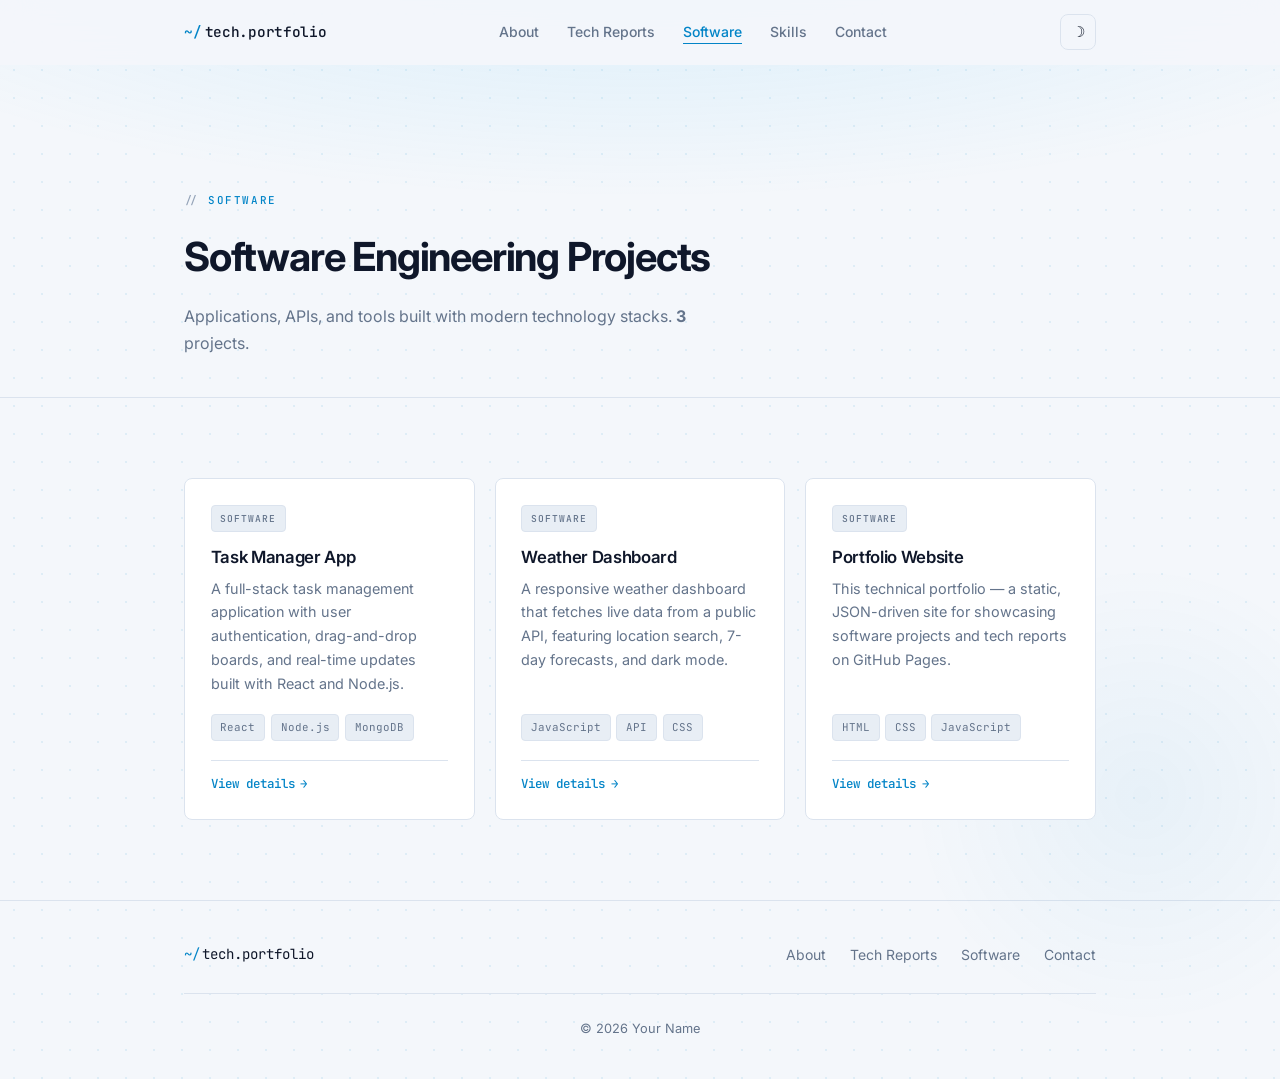
==== coding.html @ da470e41 "first des" ====
<!DOCTYPE html>
<html lang="en">
<head>
  <meta charset="UTF-8">
  <meta name="viewport" content="width=device-width, initial-scale=1.0">
  <meta name="description" content="Software engineering projects — full-stack apps, APIs, and technical builds.">
  <meta name="theme-color" content="#f4f7fb">
  <title>Software — Technical Portfolio</title>
  <script src="theme.js"></script>
  <link rel="stylesheet" href="style.css">
  <link rel="preconnect" href="https://fonts.googleapis.com">
  <link rel="preconnect" href="https://fonts.gstatic.com" crossorigin>
  <link href="https://fonts.googleapis.com/css2?family=Inter:wght@400;500;600;700&family=JetBrains+Mono:wght@400;500&display=swap" rel="stylesheet">
</head>
<body data-page="coding">
  <header class="site-header">
    <div class="scroll-progress" id="scroll-progress" aria-hidden="true"></div>
    <nav class="nav" aria-label="Main navigation">
      <a href="index.html" class="nav-logo">tech.portfolio</a>
      <ul class="nav-links">
        <li><a href="index.html#about" data-nav="home">About</a></li>
        <li><a href="reports.html" data-nav="reports">Tech Reports</a></li>
        <li><a href="coding.html" data-nav="coding">Software</a></li>
        <li><a href="index.html#skills" data-nav="home">Skills</a></li>
        <li><a href="index.html#contact" data-nav="home">Contact</a></li>
      </ul>
      <div class="nav-end">
        <button type="button" class="theme-toggle" aria-label="Switch theme">
          <span class="theme-icon theme-icon-sun" aria-hidden="true">☀</span>
          <span class="theme-icon theme-icon-moon" aria-hidden="true">☽</span>
        </button>
        <button class="nav-toggle" aria-label="Toggle menu" aria-expanded="false">
          <span></span><span></span><span></span>
        </button>
      </div>
    </nav>
  </header>

  <main>
    <section class="page-hero">
      <div class="container">
        <p class="section-label">Software</p>
        <h1 class="page-hero-title">Software Engineering Projects</h1>
        <p class="page-hero-description">
          Applications, APIs, and tools built with modern technology stacks.
          <strong id="page-project-count">—</strong> projects.
        </p>
      </div>
    </section>
    <section class="section">
      <div class="container">
        <div id="projects-list" class="projects-grid" aria-live="polite">
          <p class="loading">Loading projects…</p>
        </div>
      </div>
    </section>
  </main>

  <footer class="site-footer">
    <div class="container">
      <div class="footer-inner">
        <span class="footer-brand">tech.portfolio</span>
        <ul class="footer-links">
          <li><a href="index.html#about">About</a></li>
          <li><a href="reports.html">Tech Reports</a></li>
          <li><a href="coding.html">Software</a></li>
          <li><a href="index.html#contact">Contact</a></li>
        </ul>
      </div>
      <p class="footer-copy">&copy; <span id="year"></span> Your Name</p>
    </div>
  </footer>

  <script src="common.js"></script>
  <script src="script.js"></script>
</body>
</html>
---- style.css ----
/* ============================================
   Tech Portfolio — Minimal Design System
   Fonts: Inter (UI) + JetBrains Mono (labels)
   ============================================ */

*, *::before, *::after {
  box-sizing: border-box;
  margin: 0;
  padding: 0;
}

:root,
[data-theme="light"] {
  color-scheme: light;
  --bg: #f4f7fb;
  --bg-soft: #e8eef5;
  --surface: #ffffff;
  --text: #0f172a;
  --text-muted: #64748b;
  --text-faint: #94a3b8;
  --accent: #0284c7;
  --accent-hover: #0369a1;
  --accent-soft: rgba(2, 132, 199, 0.1);
  --accent-faint: rgba(2, 132, 199, 0.05);
  --accent-glow: rgba(56, 189, 248, 0.15);
  --border: #dbe3ee;
  --border-strong: #c2cedd;
  --dot-color: rgba(2, 132, 199, 0.09);
  --header-bg: rgba(244, 247, 251, 0.9);
  --photo-bg: #0f172a;
  --shadow: 0 1px 2px rgba(15, 23, 42, 0.05);
  --shadow-md: 0 4px 24px rgba(15, 23, 42, 0.07);
  --radius: 8px;
  --radius-sm: 4px;
  --max-w: 960px;
  --header-h: 64px;
  --ease: cubic-bezier(0.22, 1, 0.36, 1);
  --font-sans: "Inter", system-ui, sans-serif;
  --font-mono: "JetBrains Mono", ui-monospace, monospace;
  --font-display: "Inter", system-ui, sans-serif;
}

[data-theme="dark"] {
  color-scheme: dark;
  --bg: #0b1120;
  --bg-soft: #111827;
  --surface: #151f32;
  --text: #f1f5f9;
  --text-muted: #94a3b8;
  --text-faint: #64748b;
  --accent: #38bdf8;
  --accent-hover: #7dd3fc;
  --accent-soft: rgba(56, 189, 248, 0.12);
  --accent-faint: rgba(56, 189, 248, 0.06);
  --accent-glow: rgba(56, 189, 248, 0.12);
  --border: #1e2d45;
  --border-strong: #2a3f5f;
  --dot-color: rgba(56, 189, 248, 0.08);
  --header-bg: rgba(11, 17, 32, 0.9);
  --photo-bg: #070b14;
  --shadow: 0 1px 2px rgba(0, 0, 0, 0.2);
  --shadow-md: 0 4px 28px rgba(0, 0, 0, 0.35);
}

html {
  scroll-behavior: smooth;
  scroll-padding-top: var(--header-h);
}

body {
  font-family: var(--font-sans);
  font-size: 1rem;
  line-height: 1.7;
  color: var(--text);
  background-color: var(--bg);
  background-image: radial-gradient(circle, var(--dot-color) 1px, transparent 1px);
  background-size: 28px 28px;
  background-position: 0 0;
  -webkit-font-smoothing: antialiased;
  position: relative;
  opacity: 0;
  transition: opacity 0.45s var(--ease);
}

body.is-loaded { opacity: 1; }

body::before {
  content: "";
  position: fixed;
  inset: 0 0 auto;
  height: 55vh;
  background: radial-gradient(ellipse 70% 55% at 50% -15%, var(--accent-glow), transparent);
  pointer-events: none;
  z-index: 0;
}

body::after {
  content: "";
  position: fixed;
  bottom: -15%;
  right: -8%;
  width: min(480px, 70vw);
  height: min(480px, 70vw);
  background: radial-gradient(circle, var(--accent-faint), transparent 68%);
  pointer-events: none;
  z-index: 0;
}

main { position: relative; z-index: 1; }

::selection {
  background: var(--accent-soft);
  color: var(--text);
}

a {
  color: var(--accent);
  text-decoration: none;
  transition: color 0.2s;
}

a:hover { color: var(--accent-hover); }

img { max-width: 100%; display: block; }

.container {
  width: 100%;
  max-width: var(--max-w);
  margin: 0 auto;
  padding: 0 1.5rem;
}

.container-narrow { max-width: 680px; }

/* ---- Header ---- */
.site-header {
  position: sticky;
  top: 0;
  z-index: 100;
  background: var(--header-bg);
  backdrop-filter: blur(16px);
  -webkit-backdrop-filter: blur(16px);
  border-bottom: 1px solid transparent;
  transition: border-color 0.3s var(--ease), box-shadow 0.3s var(--ease);
}

.site-header.scrolled {
  border-bottom-color: var(--border);
  box-shadow: var(--shadow);
}

.scroll-progress {
  position: absolute;
  top: 0;
  left: 0;
  height: 2px;
  width: 0;
  background: linear-gradient(90deg, var(--accent), var(--accent-hover));
  box-shadow: 0 0 8px var(--accent-glow);
}

.nav {
  display: flex;
  align-items: center;
  justify-content: space-between;
  max-width: var(--max-w);
  margin: 0 auto;
  padding: 0 1.5rem;
  height: var(--header-h);
}

.nav-logo {
  font-family: var(--font-mono);
  font-size: 0.9rem;
  font-weight: 500;
  color: var(--text);
  letter-spacing: -0.02em;
}

.nav-logo::before {
  content: "~/";
  color: var(--accent);
  margin-right: 0.2rem;
}

.nav-logo:hover { color: var(--accent); }

.nav-links {
  display: flex;
  gap: 1.75rem;
  list-style: none;
}

.nav-links a {
  position: relative;
  font-size: 0.875rem;
  font-weight: 500;
  color: var(--text-muted);
  transition: color 0.2s var(--ease);
}

.nav-links a::after {
  content: "";
  position: absolute;
  left: 0;
  bottom: -4px;
  width: 100%;
  height: 1px;
  background: var(--accent);
  transform: scaleX(0);
  transform-origin: left;
  transition: transform 0.25s var(--ease);
}

.nav-links a:hover,
.nav-links a.nav-active {
  color: var(--text);
}

.nav-links a:hover::after,
.nav-links a.nav-active::after {
  transform: scaleX(1);
}

.nav-links a.nav-active {
  color: var(--accent);
}

.nav-end {
  display: flex;
  align-items: center;
  gap: 0.5rem;
}

.theme-toggle,
.nav-toggle {
  display: flex;
  align-items: center;
  justify-content: center;
  width: 36px;
  height: 36px;
  background: transparent;
  border: 1px solid var(--border);
  border-radius: var(--radius);
  cursor: pointer;
  font-size: 0.95rem;
  color: var(--text);
  transition: border-color 0.2s, background 0.2s;
}

.theme-toggle:hover,
.nav-toggle:hover { background: var(--bg-soft); }

.nav-toggle {
  display: none;
  flex-direction: column;
  gap: 4px;
  padding: 8px;
}

.nav-toggle span {
  display: block;
  width: 16px;
  height: 1.5px;
  background: var(--text);
  transition: transform 0.25s, opacity 0.25s;
}

.nav-toggle[aria-expanded="true"] span:nth-child(1) {
  transform: translateY(5.5px) rotate(45deg);
}
.nav-toggle[aria-expanded="true"] span:nth-child(2) { opacity: 0; }
.nav-toggle[aria-expanded="true"] span:nth-child(3) {
  transform: translateY(-5.5px) rotate(-45deg);
}

.theme-icon-sun,
.theme-icon-moon { display: none; }
[data-theme="dark"] .theme-icon-sun { display: block; }
[data-theme="light"] .theme-icon-moon { display: block; }

/* ---- Typography ---- */
.section-header {
  margin-bottom: 2.75rem;
}

.section-header .section-title {
  margin-bottom: 0;
}

.section-header .section-intro {
  margin-top: 0.75rem;
  margin-bottom: 0;
}

.section-label {
  display: inline-flex;
  align-items: center;
  gap: 0.65rem;
  font-family: var(--font-mono);
  font-size: 0.68rem;
  font-weight: 500;
  text-transform: uppercase;
  letter-spacing: 0.14em;
  color: var(--accent);
  margin-bottom: 0.65rem;
}

.section-label::before {
  content: "//";
  color: var(--text-faint);
  letter-spacing: 0;
}

.section-title {
  font-family: var(--font-display);
  font-size: clamp(1.75rem, 4vw, 2.25rem);
  font-weight: 600;
  letter-spacing: -0.03em;
  line-height: 1.2;
  margin-bottom: 1rem;
  color: var(--text);
}

.section-intro {
  color: var(--text-muted);
  max-width: 540px;
  font-size: 1.05rem;
  line-height: 1.65;
}

/* ---- Hero ---- */
.hero {
  padding: 5.5rem 0 4.5rem;
  border-bottom: 1px solid var(--border);
  background: linear-gradient(180deg, var(--accent-faint) 0%, transparent 40%);
}

.hero-inner {
  max-width: 680px;
}

.hero-greeting {
  display: inline-block;
  font-family: var(--font-mono);
  font-size: 0.82rem;
  color: var(--text-muted);
  margin-bottom: 1rem;
  padding-bottom: 0.5rem;
  border-bottom: 1px solid var(--border);
}

.hero-greeting em {
  font-style: normal;
  color: var(--accent);
  font-weight: 500;
}

.hero-title {
  font-family: var(--font-display);
  font-size: clamp(2.35rem, 5.5vw, 3.5rem);
  font-weight: 700;
  letter-spacing: -0.04em;
  line-height: 1.1;
  margin-bottom: 1.15rem;
}

.hero-subtitle {
  font-family: var(--font-mono);
  font-size: 0.75rem;
  font-weight: 500;
  text-transform: uppercase;
  letter-spacing: 0.14em;
  color: var(--accent);
  margin-bottom: 1.35rem;
}

.hero-description {
  color: var(--text-muted);
  max-width: 520px;
  margin-bottom: 2rem;
  font-size: 1.05rem;
}

.hero-actions {
  display: flex;
  gap: 0.75rem;
  flex-wrap: wrap;
  margin-bottom: 3rem;
}

.hero-stats {
  display: grid;
  grid-template-columns: repeat(3, 1fr);
  gap: 1rem;
  padding-top: 2.5rem;
  margin-top: 0.5rem;
  border-top: 1px solid var(--border);
  max-width: 420px;
}

.hero-stat {
  padding: 1rem 0.25rem;
  border-right: 1px solid var(--border);
}

.hero-stat:last-child { border-right: none; }

.hero-stat strong {
  display: block;
  font-family: var(--font-mono);
  font-size: 1.75rem;
  font-weight: 500;
  color: var(--text);
  line-height: 1.1;
  margin-bottom: 0.2rem;
  font-variant-numeric: tabular-nums;
}

.hero-stat span {
  font-family: var(--font-mono);
  font-size: 0.65rem;
  color: var(--text-faint);
  text-transform: uppercase;
  letter-spacing: 0.1em;
  font-weight: 500;
}

/* ---- Buttons ---- */
.btn {
  display: inline-flex;
  align-items: center;
  gap: 0.35rem;
  padding: 0.7rem 1.4rem;
  font-size: 0.875rem;
  font-weight: 500;
  border-radius: var(--radius-sm);
  transition: background 0.2s var(--ease), color 0.2s var(--ease), border-color 0.2s var(--ease), transform 0.2s var(--ease), box-shadow 0.2s var(--ease);
  cursor: pointer;
  border: none;
  font-family: inherit;
}

.btn:active { transform: scale(0.98); }

.btn-primary {
  background: var(--accent);
  color: #fff;
  box-shadow: 0 1px 2px rgba(15, 23, 42, 0.12);
}

[data-theme="dark"] .btn-primary {
  background: var(--accent);
  color: #0b1120;
}

.btn-primary:hover {
  background: var(--accent-hover);
  color: #fff;
  box-shadow: 0 4px 16px var(--accent-glow);
}

[data-theme="dark"] .btn-primary:hover {
  color: #0b1120;
}

.btn-secondary {
  background: transparent;
  color: var(--text);
  border: 1px solid var(--border);
}

.btn-secondary:hover {
  border-color: var(--accent);
  color: var(--accent);
}

/* ---- Sections ---- */
.section {
  padding: 5rem 0;
}

.section-alt {
  background: var(--bg-soft);
  border-top: 1px solid var(--border);
  border-bottom: 1px solid var(--border);
}

/* ---- About ---- */
.about-grid {
  display: grid;
  grid-template-columns: 240px 1fr;
  gap: 3rem;
  align-items: start;
}

.about-photo-frame {
  border-radius: var(--radius);
  overflow: hidden;
  background: var(--photo-bg);
  border: 1px solid var(--border-strong);
  box-shadow: var(--shadow-md);
  transition: transform 0.35s var(--ease), box-shadow 0.35s var(--ease), border-color 0.35s var(--ease);
  isolation: isolate;
}

.about-photo {
  width: 100%;
  aspect-ratio: 4/5;
  object-fit: cover;
  object-position: center top;
  mix-blend-mode: lighten;
}

.about-photo-col:hover .about-photo-frame {
  transform: translateY(-2px);
  border-color: var(--accent);
  box-shadow: 0 8px 32px var(--accent-glow);
}

[data-theme="dark"] .about-photo-col:hover .about-photo-frame {
  box-shadow: 0 8px 32px var(--accent-glow);
}

.about-photo-caption {
  margin-top: 0.85rem;
  font-family: var(--font-mono);
  font-size: 0.72rem;
  color: var(--text-faint);
  letter-spacing: 0.04em;
}

.about-content p {
  color: var(--text-muted);
  margin-bottom: 1rem;
}

.about-content p:last-child { margin-bottom: 0; }

.about-highlights {
  display: flex;
  flex-direction: column;
  gap: 1.25rem;
  margin-top: 2rem;
}

.about-highlight {
  padding: 1rem 0 1rem 1.15rem;
  border-left: 2px solid var(--border);
  transition: border-color 0.25s var(--ease), background 0.25s var(--ease);
  border-radius: 0 var(--radius-sm) var(--radius-sm) 0;
}

.about-highlight:hover {
  border-left-color: var(--accent);
  background: var(--accent-faint);
}

.about-highlight h4 {
  font-family: var(--font-display);
  font-size: 0.95rem;
  font-weight: 600;
  margin-bottom: 0.25rem;
}

.about-highlight p {
  font-size: 0.9rem;
  color: var(--text-muted);
}

/* ---- Projects ---- */
.category-header {
  display: flex;
  justify-content: space-between;
  align-items: baseline;
  margin-bottom: 1.25rem;
  gap: 1rem;
  flex-wrap: wrap;
}

.category-title {
  font-family: var(--font-display);
  font-size: 1.05rem;
  font-weight: 600;
  letter-spacing: -0.02em;
}

.view-all-link {
  display: inline-flex;
  align-items: center;
  gap: 0.35rem;
  font-family: var(--font-mono);
  font-size: 0.78rem;
  font-weight: 500;
  color: var(--accent);
  transition: gap 0.2s var(--ease);
}

.view-all-link:hover { gap: 0.55rem; }

.view-all-link .link-arrow {
  font-size: 0.85em;
  transition: transform 0.2s var(--ease);
}

.view-all-link:hover .link-arrow {
  transform: translateX(2px);
}

.project-category + .project-category {
  margin-top: 3rem;
}

.projects-grid {
  display: grid;
  grid-template-columns: repeat(auto-fill, minmax(280px, 1fr));
  gap: 1.25rem;
}

.project-card {
  background: var(--surface);
  border: 1px solid var(--border);
  border-radius: var(--radius);
  padding: 1.6rem;
  display: flex;
  flex-direction: column;
  transition: border-color 0.25s var(--ease), box-shadow 0.25s var(--ease), transform 0.25s var(--ease);
}

.project-card:hover {
  border-color: var(--accent);
  box-shadow: 0 0 0 1px var(--accent-soft), var(--shadow-md);
  transform: translateY(-2px);
}

.project-card:hover .project-badge {
  background: var(--accent-soft);
  color: var(--accent);
}

.project-badge {
  display: inline-block;
  align-self: flex-start;
  font-family: var(--font-mono);
  font-size: 0.6rem;
  font-weight: 500;
  text-transform: uppercase;
  letter-spacing: 0.1em;
  color: var(--text-muted);
  margin-bottom: 0.85rem;
  padding: 0.28rem 0.55rem;
  background: var(--bg-soft);
  border: 1px solid var(--border);
  border-radius: var(--radius-sm);
  transition: background 0.25s var(--ease), color 0.25s var(--ease), border-color 0.25s var(--ease);
}

.project-title {
  font-family: var(--font-display);
  font-size: 1.05rem;
  font-weight: 600;
  margin-bottom: 0.5rem;
  line-height: 1.35;
  letter-spacing: -0.02em;
}

.project-title a {
  color: var(--text);
  transition: color 0.2s;
}

.project-title a:hover { color: var(--accent); }

.project-description {
  font-size: 0.9rem;
  color: var(--text-muted);
  flex: 1;
  margin-bottom: 1.15rem;
  line-height: 1.65;
}

.project-tags {
  display: flex;
  flex-wrap: wrap;
  gap: 0.35rem;
  list-style: none;
  margin-bottom: 1.15rem;
}

.project-tags li {
  font-family: var(--font-mono);
  font-size: 0.68rem;
  color: var(--text-muted);
  padding: 0.22rem 0.55rem;
  background: var(--bg-soft);
  border: 1px solid var(--border);
  border-radius: var(--radius-sm);
  transition: border-color 0.2s var(--ease), color 0.2s var(--ease);
}

.project-card:hover .project-tags li {
  border-color: var(--border-strong);
}

.project-card-footer {
  display: flex;
  align-items: center;
  justify-content: space-between;
  margin-top: auto;
  padding-top: 0.75rem;
  border-top: 1px solid var(--border);
}

.project-link {
  display: inline-flex;
  align-items: center;
  gap: 0.35rem;
  font-family: var(--font-mono);
  font-size: 0.78rem;
  font-weight: 500;
  color: var(--accent);
  transition: gap 0.2s var(--ease);
}

.project-link:hover { gap: 0.55rem; }

.link-arrow {
  display: inline-block;
  transition: transform 0.2s var(--ease);
}

.project-link:hover .link-arrow,
.contact-link:hover .link-arrow {
  transform: translateX(3px);
}

.loading, .empty {
  color: var(--text-muted);
  font-style: italic;
  grid-column: 1 / -1;
}

.error {
  color: #b91c1c;
  grid-column: 1 / -1;
}

/* ---- Page hero (subpages) ---- */
.page-hero {
  padding: calc(var(--header-h) + 3.5rem) 0 2.5rem;
  border-bottom: 1px solid var(--border);
}

.page-hero .section-label { margin-bottom: 0.85rem; }

.page-hero-title {
  font-family: var(--font-display);
  font-size: clamp(1.85rem, 4vw, 2.5rem);
  font-weight: 700;
  letter-spacing: -0.03em;
  margin-bottom: 0.75rem;
}

.page-hero-description {
  color: var(--text-muted);
  max-width: 520px;
}

/* ---- Project detail ---- */
.section-detail {
  padding: calc(var(--header-h) + 2rem) 0 5rem;
}

.project-detail-wrap {
  background: var(--surface);
  border: 1px solid var(--border);
  border-radius: var(--radius);
  padding: 2.25rem;
  box-shadow: var(--shadow);
}

.back-link {
  display: inline-block;
  font-family: var(--font-mono);
  font-size: 0.78rem;
  font-weight: 500;
  color: var(--text-muted);
  margin-bottom: 1.5rem;
}

.back-link:hover { color: var(--accent); }

.project-detail-title {
  font-family: var(--font-display);
  font-size: clamp(1.75rem, 4vw, 2.25rem);
  font-weight: 700;
  letter-spacing: -0.03em;
  margin: 0.75rem 0 1rem;
  line-height: 1.2;
}

.project-detail-summary {
  color: var(--text-muted);
  font-size: 1.05rem;
  margin-bottom: 1.25rem;
}

.project-detail-content {
  margin: 2rem 0;
  padding: 1.5rem 0;
  border-top: 1px solid var(--border);
  border-bottom: 1px solid var(--border);
}

.project-detail-content p {
  color: var(--text-muted);
  margin-bottom: 1rem;
  line-height: 1.75;
}

.project-detail-content p:last-child { margin-bottom: 0; }

.project-detail-actions {
  display: flex;
  gap: 0.75rem;
  flex-wrap: wrap;
  margin-top: 1.5rem;
}

/* ---- Skills ---- */
.skills-grid {
  display: grid;
  grid-template-columns: repeat(3, 1fr);
  gap: 2rem;
}

.skill-group h3 {
  font-family: var(--font-mono);
  font-size: 0.72rem;
  font-weight: 500;
  text-transform: uppercase;
  letter-spacing: 0.12em;
  color: var(--accent);
  margin-bottom: 1rem;
  padding-bottom: 0.5rem;
  border-bottom: 1px solid var(--border);
}

.skill-tags {
  display: flex;
  flex-wrap: wrap;
  gap: 0.5rem;
  list-style: none;
}

.skill-tags li {
  font-family: var(--font-mono);
  font-size: 0.78rem;
  color: var(--text-muted);
  padding: 0.38rem 0.7rem;
  background: var(--surface);
  border: 1px solid var(--border);
  border-radius: var(--radius-sm);
  transition: border-color 0.2s var(--ease), color 0.2s var(--ease), background 0.2s var(--ease);
}

.skill-tags li:hover {
  border-color: var(--accent);
  color: var(--accent);
  background: var(--accent-faint);
}

/* ---- Contact ---- */
.contact-list {
  list-style: none;
  display: flex;
  flex-direction: column;
  gap: 0;
  border: 1px solid var(--border);
  border-radius: var(--radius);
  overflow: hidden;
  background: var(--surface);
}

.contact-link {
  display: flex;
  justify-content: space-between;
  align-items: center;
  gap: 1rem;
  padding: 1.2rem 1.35rem;
  color: var(--text);
  border-bottom: 1px solid var(--border);
  transition: background 0.2s var(--ease), padding-left 0.2s var(--ease);
}

.contact-link > span:first-child {
  display: flex;
  flex-direction: column;
  gap: 0.2rem;
  min-width: 0;
}

.contact-link:last-child { border-bottom: none; }

.contact-link:hover {
  background: var(--accent-faint);
  color: var(--accent);
  padding-left: 1.6rem;
}

.contact-link .link-arrow {
  color: var(--text-faint);
  font-size: 0.9rem;
  opacity: 0;
  transform: translateX(-4px);
  transition: opacity 0.2s var(--ease), transform 0.2s var(--ease), color 0.2s var(--ease);
}

.contact-link:hover .link-arrow {
  opacity: 1;
  transform: translateX(0);
  color: var(--accent);
}

.contact-value {
  font-size: 0.9rem;
  color: var(--text-muted);
  transition: color 0.2s var(--ease);
}

.contact-link:hover .contact-value { color: var(--accent); }

.contact-label {
  font-family: var(--font-mono);
  font-size: 0.68rem;
  font-weight: 500;
  text-transform: uppercase;
  letter-spacing: 0.12em;
  color: var(--text-faint);
}
.contact-grid {
  display: flex;
  flex-direction: column;
  gap: 0;
  border: 1px solid var(--border);
  border-radius: var(--radius);
  overflow: hidden;
  background: var(--surface);
}

.contact-grid .contact-link {
  flex-direction: row;
}

.contact-grid .contact-icon { display: none; }

.contact-cta { display: none; }

/* ---- Footer ---- */
.site-footer {
  padding: 2.5rem 0;
  border-top: 1px solid var(--border);
  margin-top: 0;
}

.footer-inner {
  display: flex;
  justify-content: space-between;
  align-items: center;
  flex-wrap: wrap;
  gap: 1rem;
}

.footer-brand {
  font-family: var(--font-mono);
  font-size: 0.88rem;
  color: var(--text);
}

.footer-brand::before {
  content: "~/";
  color: var(--accent);
  margin-right: 0.15rem;
}

.footer-links {
  display: flex;
  gap: 1.5rem;
  list-style: none;
}

.footer-links a {
  font-size: 0.875rem;
  color: var(--text-muted);
}

.footer-links a:hover { color: var(--accent); }

.footer-copy {
  width: 100%;
  margin-top: 1.5rem;
  padding-top: 1.5rem;
  border-top: 1px solid var(--border);
  font-size: 0.8rem;
  color: var(--text-muted);
  text-align: center;
}

/* ---- Scroll reveal ---- */
.reveal {
  opacity: 0;
  transform: translateY(16px);
  transition: opacity 0.5s ease, transform 0.5s ease;
}

.reveal.visible {
  opacity: 1;
  transform: none;
}

/* ---- Theme transition ---- */
html.theme-transition,
html.theme-transition *,
html.theme-transition *::before,
html.theme-transition *::after {
  transition: background-color 0.3s, color 0.3s, border-color 0.3s !important;
}

/* Hide unused decorative elements */
.mesh-bg,
.hero-visual,
.hero-orbit,
.gradient-text,
.contact-cta,
.about-highlight-icon { display: none !important; }

/* ---- Responsive ---- */
@media (max-width: 768px) {
  .nav-toggle { display: flex; }

  .nav-links {
    position: fixed;
    top: var(--header-h);
    left: 0;
    right: 0;
    flex-direction: column;
    gap: 0;
    background: var(--surface);
    border-bottom: 1px solid var(--border);
    padding: 0.5rem 0;
    transform: translateY(-8px);
    opacity: 0;
    pointer-events: none;
    transition: opacity 0.2s, transform 0.2s;
  }

  .nav-links.nav-open {
    opacity: 1;
    transform: none;
    pointer-events: auto;
  }

  .nav-links li a {
    display: block;
    padding: 0.85rem 1.5rem;
  }

  .about-grid {
    grid-template-columns: 1fr;
    gap: 2rem;
  }

  .about-photo-col {
    max-width: 220px;
  }

  .skills-grid {
    grid-template-columns: 1fr;
    gap: 1.5rem;
  }

  .hero-stats {
    max-width: none;
    grid-template-columns: repeat(3, 1fr);
  }

  .hero-stat {
    padding: 0.75rem 0.5rem;
  }

  .hero-stat:nth-child(2) { border-right: 1px solid var(--border); }

  .section { padding: 3.5rem 0; }
  .hero { padding: 3rem 0; }

  .contact-link {
    align-items: flex-start;
  }

  .contact-link:hover {
    padding-left: 1.35rem;
  }
}

@media (prefers-reduced-motion: reduce) {
  *, .reveal { animation: none !important; transition: none !important; }
  .reveal { opacity: 1; transform: none; }
  body { opacity: 1; }
}

a:focus-visible,
button:focus-visible {
  outline: 2px solid var(--accent);
  outline-offset: 2px;
}
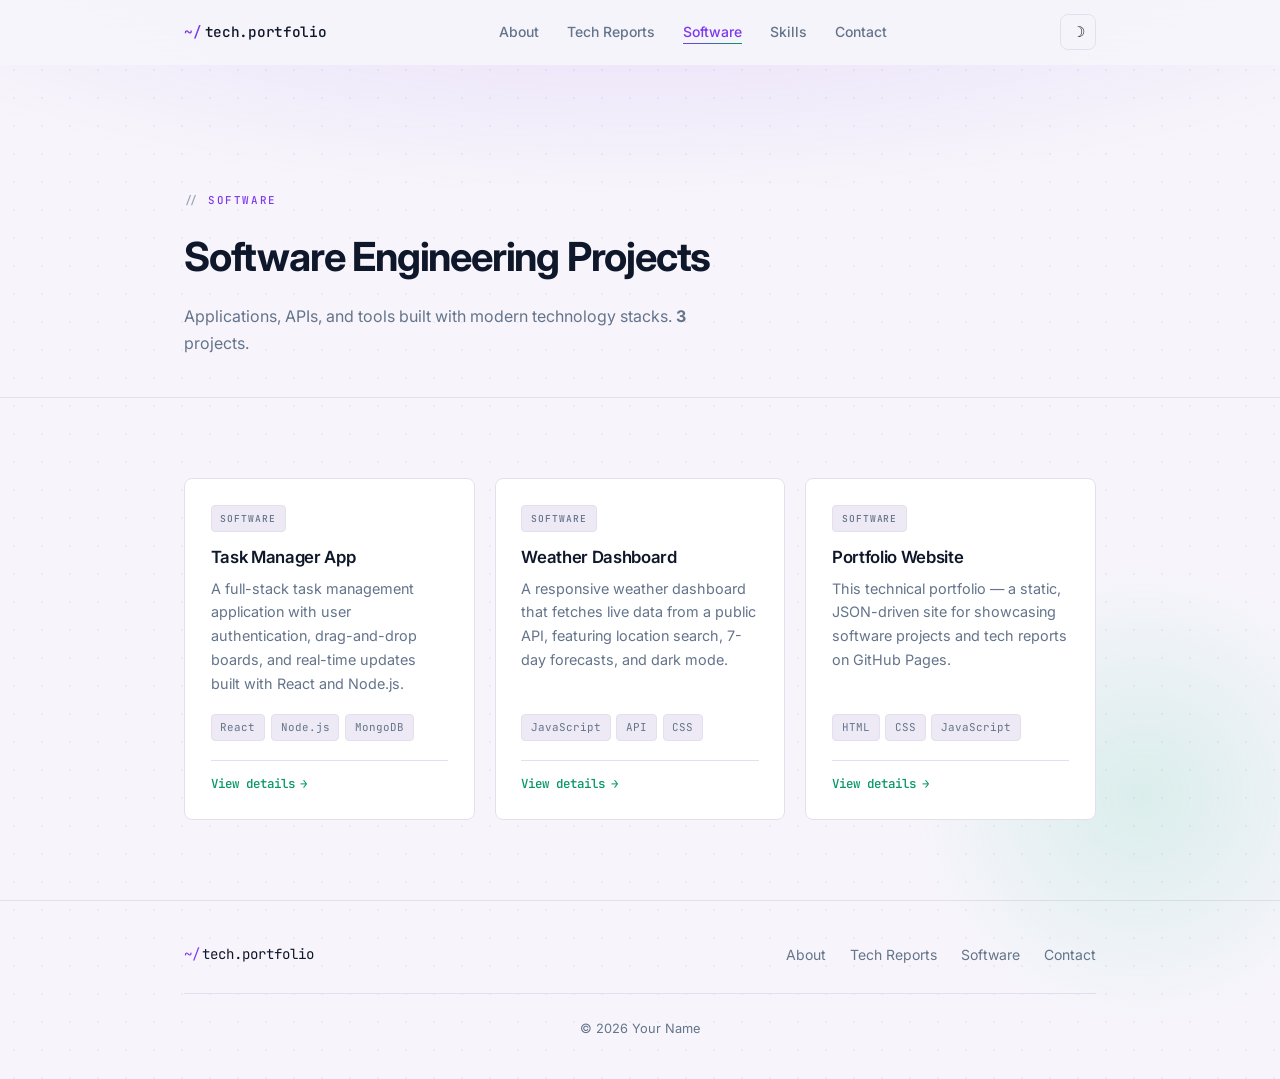
==== commit de2bf531: "2  des" ====
--- a/coding.html
+++ b/coding.html
@@ -4,7 +4,7 @@
   <meta charset="UTF-8">
   <meta name="viewport" content="width=device-width, initial-scale=1.0">
   <meta name="description" content="Software engineering projects — full-stack apps, APIs, and technical builds.">
-  <meta name="theme-color" content="#f4f7fb">
+  <meta name="theme-color" content="#f7f5fb">
   <title>Software — Technical Portfolio</title>
   <script src="theme.js"></script>
   <link rel="stylesheet" href="style.css">
--- a/style.css
+++ b/style.css
@@ -12,21 +12,26 @@
 :root,
 [data-theme="light"] {
   color-scheme: light;
-  --bg: #f4f7fb;
-  --bg-soft: #e8eef5;
+  --bg: #f7f5fb;
+  --bg-soft: #ede9f5;
   --surface: #ffffff;
   --text: #0f172a;
   --text-muted: #64748b;
   --text-faint: #94a3b8;
-  --accent: #0284c7;
-  --accent-hover: #0369a1;
-  --accent-soft: rgba(2, 132, 199, 0.1);
-  --accent-faint: rgba(2, 132, 199, 0.05);
-  --accent-glow: rgba(56, 189, 248, 0.15);
-  --border: #dbe3ee;
-  --border-strong: #c2cedd;
-  --dot-color: rgba(2, 132, 199, 0.09);
-  --header-bg: rgba(244, 247, 251, 0.9);
+  --accent: #7c3aed;
+  --accent-hover: #6d28d9;
+  --accent-secondary: #059669;
+  --accent-secondary-hover: #047857;
+  --accent-soft: rgba(124, 58, 237, 0.1);
+  --accent-faint: rgba(124, 58, 237, 0.05);
+  --accent-secondary-soft: rgba(5, 150, 105, 0.1);
+  --accent-secondary-faint: rgba(5, 150, 105, 0.05);
+  --accent-glow: rgba(124, 58, 237, 0.14);
+  --accent-glow-green: rgba(16, 185, 129, 0.12);
+  --border: #e4dfee;
+  --border-strong: #cfc6de;
+  --dot-color: rgba(124, 58, 237, 0.08);
+  --header-bg: rgba(247, 245, 251, 0.9);
   --photo-bg: #0f172a;
   --shadow: 0 1px 2px rgba(15, 23, 42, 0.05);
   --shadow-md: 0 4px 24px rgba(15, 23, 42, 0.07);
@@ -42,22 +47,27 @@
 
 [data-theme="dark"] {
   color-scheme: dark;
-  --bg: #0b1120;
-  --bg-soft: #111827;
-  --surface: #151f32;
+  --bg: #0c0a14;
+  --bg-soft: #13101f;
+  --surface: #181524;
   --text: #f1f5f9;
   --text-muted: #94a3b8;
   --text-faint: #64748b;
-  --accent: #38bdf8;
-  --accent-hover: #7dd3fc;
-  --accent-soft: rgba(56, 189, 248, 0.12);
-  --accent-faint: rgba(56, 189, 248, 0.06);
-  --accent-glow: rgba(56, 189, 248, 0.12);
-  --border: #1e2d45;
-  --border-strong: #2a3f5f;
-  --dot-color: rgba(56, 189, 248, 0.08);
-  --header-bg: rgba(11, 17, 32, 0.9);
-  --photo-bg: #070b14;
+  --accent: #a78bfa;
+  --accent-hover: #c4b5fd;
+  --accent-secondary: #34d399;
+  --accent-secondary-hover: #6ee7b7;
+  --accent-soft: rgba(167, 139, 250, 0.12);
+  --accent-faint: rgba(167, 139, 250, 0.06);
+  --accent-secondary-soft: rgba(52, 211, 153, 0.12);
+  --accent-secondary-faint: rgba(52, 211, 153, 0.06);
+  --accent-glow: rgba(167, 139, 250, 0.14);
+  --accent-glow-green: rgba(52, 211, 153, 0.1);
+  --border: #2a2440;
+  --border-strong: #3a3255;
+  --dot-color: rgba(167, 139, 250, 0.1);
+  --header-bg: rgba(12, 10, 20, 0.9);
+  --photo-bg: #07060e;
   --shadow: 0 1px 2px rgba(0, 0, 0, 0.2);
   --shadow-md: 0 4px 28px rgba(0, 0, 0, 0.35);
 }
@@ -101,7 +111,7 @@
   right: -8%;
   width: min(480px, 70vw);
   height: min(480px, 70vw);
-  background: radial-gradient(circle, var(--accent-faint), transparent 68%);
+  background: radial-gradient(circle, var(--accent-glow-green), transparent 68%);
   pointer-events: none;
   z-index: 0;
 }
@@ -119,7 +129,7 @@
   transition: color 0.2s;
 }
 
-a:hover { color: var(--accent-hover); }
+a:hover { color: var(--accent-secondary); }
 
 img { max-width: 100%; display: block; }
 
@@ -155,8 +165,8 @@
   left: 0;
   height: 2px;
   width: 0;
-  background: linear-gradient(90deg, var(--accent), var(--accent-hover));
-  box-shadow: 0 0 8px var(--accent-glow);
+  background: linear-gradient(90deg, var(--accent), var(--accent-secondary));
+  box-shadow: 0 0 8px var(--accent-glow), 0 0 10px var(--accent-glow-green);
 }
 
 .nav {
@@ -220,6 +230,7 @@
 .nav-links a:hover::after,
 .nav-links a.nav-active::after {
   transform: scaleX(1);
+  background: linear-gradient(90deg, var(--accent), var(--accent-secondary));
 }
 
 .nav-links a.nav-active {
@@ -333,7 +344,7 @@
 .hero {
   padding: 5.5rem 0 4.5rem;
   border-bottom: 1px solid var(--border);
-  background: linear-gradient(180deg, var(--accent-faint) 0%, transparent 40%);
+  background: linear-gradient(180deg, var(--accent-faint) 0%, var(--accent-secondary-faint) 35%, transparent 60%);
 }
 
 .hero-inner {
@@ -371,7 +382,7 @@
   font-weight: 500;
   text-transform: uppercase;
   letter-spacing: 0.14em;
-  color: var(--accent);
+  color: var(--accent-secondary);
   margin-bottom: 1.35rem;
 }
 
@@ -444,24 +455,24 @@
 .btn:active { transform: scale(0.98); }
 
 .btn-primary {
-  background: var(--accent);
+  background: linear-gradient(135deg, var(--accent), var(--accent-secondary));
   color: #fff;
   box-shadow: 0 1px 2px rgba(15, 23, 42, 0.12);
 }
 
 [data-theme="dark"] .btn-primary {
-  background: var(--accent);
-  color: #0b1120;
+  background: linear-gradient(135deg, var(--accent), var(--accent-secondary));
+  color: #0c0a14;
 }
 
 .btn-primary:hover {
-  background: var(--accent-hover);
+  background: linear-gradient(135deg, var(--accent-hover), var(--accent-secondary-hover));
   color: #fff;
-  box-shadow: 0 4px 16px var(--accent-glow);
+  box-shadow: 0 4px 16px var(--accent-glow), 0 2px 12px var(--accent-glow-green);
 }
 
 [data-theme="dark"] .btn-primary:hover {
-  color: #0b1120;
+  color: #0c0a14;
 }
 
 .btn-secondary {
@@ -471,8 +482,8 @@
 }
 
 .btn-secondary:hover {
-  border-color: var(--accent);
-  color: var(--accent);
+  border-color: var(--accent-secondary);
+  color: var(--accent-secondary);
 }
 
 /* ---- Sections ---- */
@@ -497,7 +508,7 @@
 .about-photo-frame {
   border-radius: var(--radius);
   overflow: hidden;
-  background: var(--photo-bg);
+  background: var(--surface);
   border: 1px solid var(--border-strong);
   box-shadow: var(--shadow-md);
   transition: transform 0.35s var(--ease), box-shadow 0.35s var(--ease), border-color 0.35s var(--ease);
@@ -509,7 +520,6 @@
   aspect-ratio: 4/5;
   object-fit: cover;
   object-position: center top;
-  mix-blend-mode: lighten;
 }
 
 .about-photo-col:hover .about-photo-frame {
@@ -552,8 +562,8 @@
 }
 
 .about-highlight:hover {
-  border-left-color: var(--accent);
-  background: var(--accent-faint);
+  border-left-color: var(--accent-secondary);
+  background: var(--accent-secondary-faint);
 }
 
 .about-highlight h4 {
@@ -628,14 +638,15 @@
 }
 
 .project-card:hover {
-  border-color: var(--accent);
-  box-shadow: 0 0 0 1px var(--accent-soft), var(--shadow-md);
+  border-color: var(--accent-secondary);
+  box-shadow: 0 0 0 1px var(--accent-secondary-soft), var(--shadow-md);
   transform: translateY(-2px);
 }
 
 .project-card:hover .project-badge {
   background: var(--accent-soft);
   color: var(--accent);
+  border-color: var(--accent);
 }
 
 .project-badge {
@@ -718,11 +729,14 @@
   font-family: var(--font-mono);
   font-size: 0.78rem;
   font-weight: 500;
+  color: var(--accent-secondary);
+  transition: gap 0.2s var(--ease), color 0.2s var(--ease);
+}
+
+.project-link:hover {
+  gap: 0.55rem;
   color: var(--accent);
-  transition: gap 0.2s var(--ease);
-}
-
-.project-link:hover { gap: 0.55rem; }
+}
 
 .link-arrow {
   display: inline-block;
@@ -840,7 +854,7 @@
   font-weight: 500;
   text-transform: uppercase;
   letter-spacing: 0.12em;
-  color: var(--accent);
+  color: var(--accent-secondary);
   margin-bottom: 1rem;
   padding-bottom: 0.5rem;
   border-bottom: 1px solid var(--border);
@@ -865,9 +879,9 @@
 }
 
 .skill-tags li:hover {
-  border-color: var(--accent);
-  color: var(--accent);
-  background: var(--accent-faint);
+  border-color: var(--accent-secondary);
+  color: var(--accent-secondary);
+  background: var(--accent-secondary-faint);
 }
 
 /* ---- Contact ---- */
@@ -903,8 +917,8 @@
 .contact-link:last-child { border-bottom: none; }
 
 .contact-link:hover {
-  background: var(--accent-faint);
-  color: var(--accent);
+  background: var(--accent-secondary-faint);
+  color: var(--accent-secondary);
   padding-left: 1.6rem;
 }
 
@@ -919,7 +933,7 @@
 .contact-link:hover .link-arrow {
   opacity: 1;
   transform: translateX(0);
-  color: var(--accent);
+  color: var(--accent-secondary);
 }
 
 .contact-value {
@@ -928,7 +942,7 @@
   transition: color 0.2s var(--ease);
 }
 
-.contact-link:hover .contact-value { color: var(--accent); }
+.contact-link:hover .contact-value { color: var(--accent-secondary); }
 
 .contact-label {
   font-family: var(--font-mono);
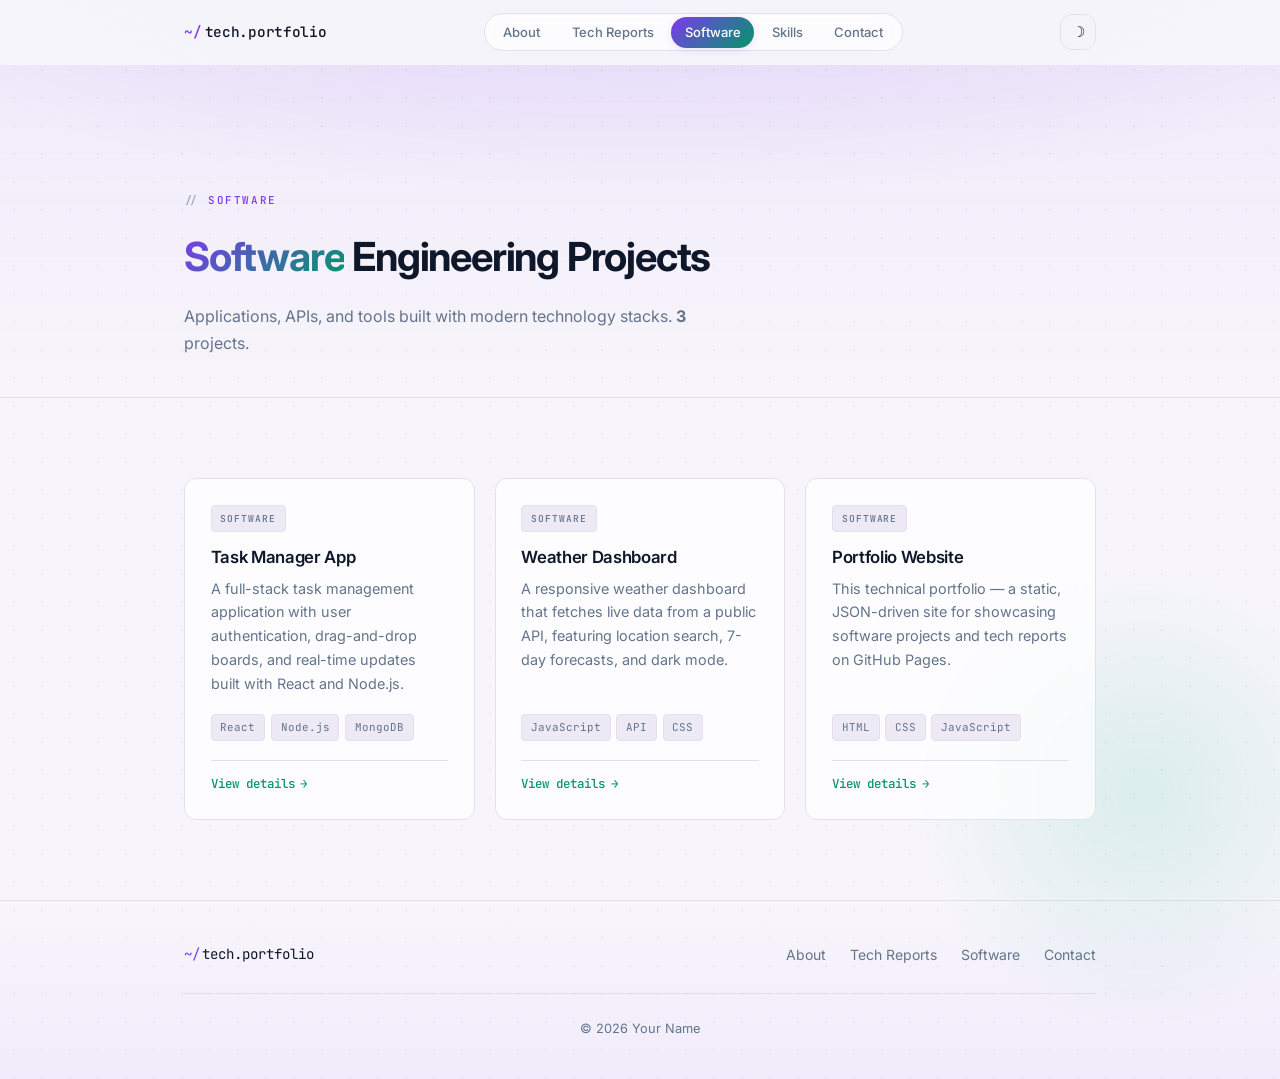
==== commit a042702d: "3  des" ====
--- a/coding.html
+++ b/coding.html
@@ -17,13 +17,15 @@
     <div class="scroll-progress" id="scroll-progress" aria-hidden="true"></div>
     <nav class="nav" aria-label="Main navigation">
       <a href="index.html" class="nav-logo">tech.portfolio</a>
-      <ul class="nav-links">
-        <li><a href="index.html#about" data-nav="home">About</a></li>
-        <li><a href="reports.html" data-nav="reports">Tech Reports</a></li>
-        <li><a href="coding.html" data-nav="coding">Software</a></li>
-        <li><a href="index.html#skills" data-nav="home">Skills</a></li>
-        <li><a href="index.html#contact" data-nav="home">Contact</a></li>
-      </ul>
+      <div class="nav-links-wrap">
+        <ul class="nav-links">
+          <li><a href="index.html#about" data-nav="home">About</a></li>
+          <li><a href="reports.html" data-nav="reports">Tech Reports</a></li>
+          <li><a href="coding.html" data-nav="coding">Software</a></li>
+          <li><a href="index.html#skills" data-nav="home">Skills</a></li>
+          <li><a href="index.html#contact" data-nav="home">Contact</a></li>
+        </ul>
+      </div>
       <div class="nav-end">
         <button type="button" class="theme-toggle" aria-label="Switch theme">
           <span class="theme-icon theme-icon-sun" aria-hidden="true">☀</span>
@@ -40,7 +42,7 @@
     <section class="page-hero">
       <div class="container">
         <p class="section-label">Software</p>
-        <h1 class="page-hero-title">Software Engineering Projects</h1>
+        <h1 class="page-hero-title"><span class="text-gradient">Software</span> Engineering Projects</h1>
         <p class="page-hero-description">
           Applications, APIs, and tools built with modern technology stacks.
           <strong id="page-project-count">—</strong> projects.
--- a/style.css
+++ b/style.css
@@ -35,7 +35,11 @@
   --photo-bg: #0f172a;
   --shadow: 0 1px 2px rgba(15, 23, 42, 0.05);
   --shadow-md: 0 4px 24px rgba(15, 23, 42, 0.07);
-  --radius: 8px;
+  --shadow-lg: 0 12px 40px rgba(15, 23, 42, 0.1);
+  --shadow-glow: 0 0 40px var(--accent-glow);
+  --glass: rgba(255, 255, 255, 0.72);
+  --glass-border: rgba(255, 255, 255, 0.85);
+  --radius: 12px;
   --radius-sm: 4px;
   --max-w: 960px;
   --header-h: 64px;
@@ -70,6 +74,10 @@
   --photo-bg: #07060e;
   --shadow: 0 1px 2px rgba(0, 0, 0, 0.2);
   --shadow-md: 0 4px 28px rgba(0, 0, 0, 0.35);
+  --shadow-lg: 0 16px 48px rgba(0, 0, 0, 0.45);
+  --shadow-glow: 0 0 48px var(--accent-glow);
+  --glass: rgba(24, 21, 36, 0.75);
+  --glass-border: rgba(167, 139, 250, 0.12);
 }
 
 html {
@@ -195,46 +203,54 @@
 
 .nav-logo:hover { color: var(--accent); }
 
+.site-header.scrolled {
+  border-bottom-color: var(--border);
+  box-shadow: var(--shadow-md);
+  background: var(--glass);
+}
+
+.nav-links-wrap {
+  display: flex;
+  align-items: center;
+  padding: 0.3rem;
+  background: var(--glass);
+  border: 1px solid var(--border);
+  border-radius: 999px;
+  backdrop-filter: blur(12px);
+  -webkit-backdrop-filter: blur(12px);
+}
+
 .nav-links {
   display: flex;
-  gap: 1.75rem;
+  gap: 0.25rem;
   list-style: none;
 }
 
 .nav-links a {
   position: relative;
-  font-size: 0.875rem;
-  font-weight: 500;
-  color: var(--text-muted);
-  transition: color 0.2s var(--ease);
-}
-
-.nav-links a::after {
-  content: "";
-  position: absolute;
-  left: 0;
-  bottom: -4px;
-  width: 100%;
-  height: 1px;
-  background: var(--accent);
-  transform: scaleX(0);
-  transform-origin: left;
-  transition: transform 0.25s var(--ease);
-}
-
-.nav-links a:hover,
+  font-size: 0.8125rem;
+  font-weight: 500;
+  color: var(--text-muted);
+  padding: 0.45rem 0.85rem;
+  border-radius: 999px;
+  transition: color 0.2s var(--ease), background 0.2s var(--ease);
+}
+
+.nav-links a::after { display: none; }
+
+.nav-links a:hover {
+  color: var(--text);
+  background: var(--accent-faint);
+}
+
 .nav-links a.nav-active {
-  color: var(--text);
-}
-
-.nav-links a:hover::after,
-.nav-links a.nav-active::after {
-  transform: scaleX(1);
-  background: linear-gradient(90deg, var(--accent), var(--accent-secondary));
-}
-
-.nav-links a.nav-active {
-  color: var(--accent);
+  color: #fff;
+  background: linear-gradient(135deg, var(--accent), var(--accent-secondary));
+  box-shadow: 0 2px 10px var(--accent-glow);
+}
+
+[data-theme="dark"] .nav-links a.nav-active {
+  color: #0c0a14;
 }
 
 .nav-end {
@@ -323,14 +339,39 @@
   letter-spacing: 0;
 }
 
+.theme-toggle:hover,
+.nav-toggle:hover {
+  background: var(--accent-faint);
+  border-color: var(--accent);
+}
+
+.text-gradient {
+  background: linear-gradient(135deg, var(--accent) 0%, var(--accent-secondary) 100%);
+  -webkit-background-clip: text;
+  background-clip: text;
+  -webkit-text-fill-color: transparent;
+}
+
 .section-title {
   font-family: var(--font-display);
   font-size: clamp(1.75rem, 4vw, 2.25rem);
-  font-weight: 600;
+  font-weight: 700;
   letter-spacing: -0.03em;
   line-height: 1.2;
   margin-bottom: 1rem;
   color: var(--text);
+  position: relative;
+  display: inline-block;
+}
+
+.section-header .section-title::after {
+  content: "";
+  display: block;
+  width: 2.5rem;
+  height: 3px;
+  margin-top: 0.65rem;
+  border-radius: 2px;
+  background: linear-gradient(90deg, var(--accent), var(--accent-secondary));
 }
 
 .section-intro {
@@ -342,13 +383,66 @@
 
 /* ---- Hero ---- */
 .hero {
-  padding: 5.5rem 0 4.5rem;
+  padding: 4rem 0 5rem;
   border-bottom: 1px solid var(--border);
-  background: linear-gradient(180deg, var(--accent-faint) 0%, var(--accent-secondary-faint) 35%, transparent 60%);
+  background:
+    linear-gradient(180deg, var(--accent-faint) 0%, var(--accent-secondary-faint) 30%, transparent 65%);
+  position: relative;
+  overflow: hidden;
+}
+
+.hero::before {
+  content: "";
+  position: absolute;
+  top: 20%;
+  right: -5%;
+  width: 320px;
+  height: 320px;
+  border-radius: 50%;
+  background: radial-gradient(circle, var(--accent-glow), transparent 70%);
+  pointer-events: none;
+}
+
+.hero-layout {
+  display: grid;
+  grid-template-columns: 1fr 340px;
+  gap: 3rem;
+  align-items: center;
 }
 
 .hero-inner {
-  max-width: 680px;
+  max-width: none;
+}
+
+.hero-badge {
+  display: inline-flex;
+  align-items: center;
+  gap: 0.5rem;
+  font-family: var(--font-mono);
+  font-size: 0.72rem;
+  font-weight: 500;
+  color: var(--accent-secondary);
+  padding: 0.4rem 0.85rem;
+  margin-bottom: 1.25rem;
+  background: var(--glass);
+  border: 1px solid var(--border);
+  border-radius: 999px;
+  backdrop-filter: blur(8px);
+  -webkit-backdrop-filter: blur(8px);
+}
+
+.status-dot {
+  width: 7px;
+  height: 7px;
+  border-radius: 50%;
+  background: var(--accent-secondary);
+  box-shadow: 0 0 8px var(--accent-glow-green);
+  animation: pulse-dot 2s ease-in-out infinite;
+}
+
+@keyframes pulse-dot {
+  0%, 100% { opacity: 1; transform: scale(1); }
+  50% { opacity: 0.7; transform: scale(0.9); }
 }
 
 .hero-greeting {
@@ -357,8 +451,6 @@
   font-size: 0.82rem;
   color: var(--text-muted);
   margin-bottom: 1rem;
-  padding-bottom: 0.5rem;
-  border-bottom: 1px solid var(--border);
 }
 
 .hero-greeting em {
@@ -403,30 +495,98 @@
 .hero-stats {
   display: grid;
   grid-template-columns: repeat(3, 1fr);
-  gap: 1rem;
-  padding-top: 2.5rem;
-  margin-top: 0.5rem;
-  border-top: 1px solid var(--border);
-  max-width: 420px;
+  gap: 0.75rem;
+  margin-top: 2.5rem;
+  max-width: 100%;
 }
 
 .hero-stat {
-  padding: 1rem 0.25rem;
-  border-right: 1px solid var(--border);
-}
-
-.hero-stat:last-child { border-right: none; }
+  padding: 1.1rem 1rem;
+  background: var(--glass);
+  border: 1px solid var(--border);
+  border-radius: var(--radius);
+  backdrop-filter: blur(10px);
+  -webkit-backdrop-filter: blur(10px);
+  transition: border-color 0.25s var(--ease), transform 0.25s var(--ease), box-shadow 0.25s var(--ease);
+}
+
+.hero-stat:hover {
+  border-color: var(--accent);
+  transform: translateY(-2px);
+  box-shadow: var(--shadow-md);
+}
 
 .hero-stat strong {
   display: block;
   font-family: var(--font-mono);
-  font-size: 1.75rem;
-  font-weight: 500;
-  color: var(--text);
+  font-size: 1.85rem;
+  font-weight: 500;
+  background: linear-gradient(135deg, var(--accent), var(--accent-secondary));
+  -webkit-background-clip: text;
+  background-clip: text;
+  -webkit-text-fill-color: transparent;
   line-height: 1.1;
-  margin-bottom: 0.2rem;
+  margin-bottom: 0.25rem;
   font-variant-numeric: tabular-nums;
 }
+
+/* ---- Hero code panel ---- */
+.hero-panel { position: relative; }
+
+.code-panel {
+  background: var(--surface);
+  border: 1px solid var(--border);
+  border-radius: var(--radius);
+  overflow: hidden;
+  box-shadow: var(--shadow-lg);
+  transition: transform 0.35s var(--ease), box-shadow 0.35s var(--ease);
+}
+
+.code-panel:hover {
+  transform: translateY(-4px);
+  box-shadow: var(--shadow-lg), var(--shadow-glow);
+}
+
+.code-panel-header {
+  display: flex;
+  align-items: center;
+  gap: 0.4rem;
+  padding: 0.75rem 1rem;
+  background: var(--bg-soft);
+  border-bottom: 1px solid var(--border);
+}
+
+.code-panel-dot {
+  width: 10px;
+  height: 10px;
+  border-radius: 50%;
+}
+
+.code-panel-dot:nth-child(1) { background: #ef4444; }
+.code-panel-dot:nth-child(2) { background: #eab308; }
+.code-panel-dot:nth-child(3) { background: #22c55e; }
+
+.code-panel-title {
+  margin-left: auto;
+  font-family: var(--font-mono);
+  font-size: 0.65rem;
+  color: var(--text-faint);
+  letter-spacing: 0.06em;
+}
+
+.code-panel-body {
+  padding: 1.25rem 1.15rem;
+  font-family: var(--font-mono);
+  font-size: 0.72rem;
+  line-height: 1.85;
+  color: var(--text-muted);
+  overflow-x: auto;
+}
+
+.code-panel-body .c-keyword { color: var(--accent); }
+.code-panel-body .c-string { color: var(--accent-secondary); }
+.code-panel-body .c-comment { color: var(--text-faint); }
+.code-panel-body .c-fn { color: var(--text); }
 
 .hero-stat span {
   font-family: var(--font-mono);
@@ -506,14 +666,34 @@
 }
 
 .about-photo-frame {
+  position: relative;
   border-radius: var(--radius);
   overflow: hidden;
   background: var(--surface);
   border: 1px solid var(--border-strong);
-  box-shadow: var(--shadow-md);
-  transition: transform 0.35s var(--ease), box-shadow 0.35s var(--ease), border-color 0.35s var(--ease);
+  box-shadow: var(--shadow-lg);
+  transition: transform 0.35s var(--ease), box-shadow 0.35s var(--ease);
   isolation: isolate;
 }
+
+.about-photo-frame::before {
+  content: "";
+  position: absolute;
+  inset: 0;
+  padding: 2px;
+  border-radius: inherit;
+  background: linear-gradient(135deg, var(--accent), var(--accent-secondary));
+  -webkit-mask: linear-gradient(#fff 0 0) content-box, linear-gradient(#fff 0 0);
+  mask: linear-gradient(#fff 0 0) content-box, linear-gradient(#fff 0 0);
+  -webkit-mask-composite: xor;
+  mask-composite: exclude;
+  pointer-events: none;
+  z-index: 1;
+  opacity: 0;
+  transition: opacity 0.35s var(--ease);
+}
+
+.about-photo-col:hover .about-photo-frame::before { opacity: 1; }
 
 .about-photo {
   width: 100%;
@@ -533,6 +713,9 @@
 }
 
 .about-photo-caption {
+  display: flex;
+  align-items: center;
+  gap: 0.4rem;
   margin-top: 0.85rem;
   font-family: var(--font-mono);
   font-size: 0.72rem;
@@ -540,6 +723,12 @@
   letter-spacing: 0.04em;
 }
 
+.about-photo-caption .status-dot {
+  width: 6px;
+  height: 6px;
+  flex-shrink: 0;
+}
+
 .about-content p {
   color: var(--text-muted);
   margin-bottom: 1rem;
@@ -555,15 +744,21 @@
 }
 
 .about-highlight {
-  padding: 1rem 0 1rem 1.15rem;
-  border-left: 2px solid var(--border);
-  transition: border-color 0.25s var(--ease), background 0.25s var(--ease);
-  border-radius: 0 var(--radius-sm) var(--radius-sm) 0;
+  padding: 1.15rem 1.25rem;
+  background: var(--glass);
+  border: 1px solid var(--border);
+  border-left: 3px solid var(--border);
+  border-radius: var(--radius-sm);
+  backdrop-filter: blur(8px);
+  -webkit-backdrop-filter: blur(8px);
+  transition: border-color 0.25s var(--ease), background 0.25s var(--ease), transform 0.25s var(--ease), box-shadow 0.25s var(--ease);
 }
 
 .about-highlight:hover {
   border-left-color: var(--accent-secondary);
   background: var(--accent-secondary-faint);
+  transform: translateX(4px);
+  box-shadow: var(--shadow-md);
 }
 
 .about-highlight h4 {
@@ -628,19 +823,38 @@
 }
 
 .project-card {
-  background: var(--surface);
+  position: relative;
+  background: var(--glass);
   border: 1px solid var(--border);
   border-radius: var(--radius);
   padding: 1.6rem;
   display: flex;
   flex-direction: column;
+  backdrop-filter: blur(10px);
+  -webkit-backdrop-filter: blur(10px);
+  overflow: hidden;
   transition: border-color 0.25s var(--ease), box-shadow 0.25s var(--ease), transform 0.25s var(--ease);
 }
 
+.project-card::before {
+  content: "";
+  position: absolute;
+  top: 0;
+  left: 0;
+  right: 0;
+  height: 2px;
+  background: linear-gradient(90deg, var(--accent), var(--accent-secondary));
+  transform: scaleX(0);
+  transform-origin: left;
+  transition: transform 0.35s var(--ease);
+}
+
+.project-card:hover::before { transform: scaleX(1); }
+
 .project-card:hover {
-  border-color: var(--accent-secondary);
-  box-shadow: 0 0 0 1px var(--accent-secondary-soft), var(--shadow-md);
-  transform: translateY(-2px);
+  border-color: var(--border-strong);
+  box-shadow: var(--shadow-lg), 0 0 0 1px var(--accent-secondary-soft);
+  transform: translateY(-4px);
 }
 
 .project-card:hover .project-badge {
@@ -763,9 +977,8 @@
 .page-hero {
   padding: calc(var(--header-h) + 3.5rem) 0 2.5rem;
   border-bottom: 1px solid var(--border);
-}
-
-.page-hero .section-label { margin-bottom: 0.85rem; }
+  background: linear-gradient(180deg, var(--accent-faint) 0%, transparent 100%);
+}
 
 .page-hero-title {
   font-family: var(--font-display);
@@ -775,6 +988,12 @@
   margin-bottom: 0.75rem;
 }
 
+.page-hero-title .text-gradient {
+  display: inline;
+}
+
+.page-hero .section-label { margin-bottom: 0.85rem; }
+
 .page-hero-description {
   color: var(--text-muted);
   max-width: 520px;
@@ -786,11 +1005,13 @@
 }
 
 .project-detail-wrap {
-  background: var(--surface);
+  background: var(--glass);
   border: 1px solid var(--border);
   border-radius: var(--radius);
   padding: 2.25rem;
-  box-shadow: var(--shadow);
+  box-shadow: var(--shadow-lg);
+  backdrop-filter: blur(12px);
+  -webkit-backdrop-filter: blur(12px);
 }
 
 .back-link {
@@ -845,7 +1066,23 @@
 .skills-grid {
   display: grid;
   grid-template-columns: repeat(3, 1fr);
-  gap: 2rem;
+  gap: 1.25rem;
+}
+
+.skill-group {
+  padding: 1.5rem;
+  background: var(--glass);
+  border: 1px solid var(--border);
+  border-radius: var(--radius);
+  backdrop-filter: blur(10px);
+  -webkit-backdrop-filter: blur(10px);
+  transition: border-color 0.25s var(--ease), transform 0.25s var(--ease), box-shadow 0.25s var(--ease);
+}
+
+.skill-group:hover {
+  border-color: var(--accent);
+  transform: translateY(-3px);
+  box-shadow: var(--shadow-md);
 }
 
 .skill-group h3 {
@@ -959,7 +1196,10 @@
   border: 1px solid var(--border);
   border-radius: var(--radius);
   overflow: hidden;
-  background: var(--surface);
+  background: var(--glass);
+  backdrop-filter: blur(10px);
+  -webkit-backdrop-filter: blur(10px);
+  box-shadow: var(--shadow-md);
 }
 
 .contact-grid .contact-link {
@@ -975,6 +1215,7 @@
   padding: 2.5rem 0;
   border-top: 1px solid var(--border);
   margin-top: 0;
+  background: linear-gradient(180deg, transparent, var(--accent-faint));
 }
 
 .footer-inner {
@@ -1049,34 +1290,62 @@
 .about-highlight-icon { display: none !important; }
 
 /* ---- Responsive ---- */
+@media (max-width: 900px) {
+  .hero-layout {
+    grid-template-columns: 1fr;
+    gap: 2.5rem;
+  }
+
+  .hero-panel { order: -1; }
+
+  .code-panel { max-width: 420px; }
+}
+
 @media (max-width: 768px) {
   .nav-toggle { display: flex; }
 
-  .nav-links {
+  .nav-links-wrap {
     position: fixed;
     top: var(--header-h);
     left: 0;
     right: 0;
     flex-direction: column;
-    gap: 0;
+    padding: 0.5rem;
     background: var(--surface);
+    border: none;
     border-bottom: 1px solid var(--border);
-    padding: 0.5rem 0;
+    border-radius: 0;
+    backdrop-filter: none;
     transform: translateY(-8px);
     opacity: 0;
     pointer-events: none;
     transition: opacity 0.2s, transform 0.2s;
   }
 
-  .nav-links.nav-open {
+  .nav-links-wrap.nav-open {
     opacity: 1;
     transform: none;
     pointer-events: auto;
   }
 
-  .nav-links li a {
+  .nav-links {
+    flex-direction: column;
+    width: 100%;
+    gap: 0.15rem;
+  }
+
+  .nav-links a {
     display: block;
-    padding: 0.85rem 1.5rem;
+    padding: 0.75rem 1rem;
+    border-radius: var(--radius-sm);
+  }
+
+  .nav-links a.nav-active {
+    color: #fff;
+  }
+
+  [data-theme="dark"] .nav-links a.nav-active {
+    color: #0c0a14;
   }
 
   .about-grid {
@@ -1094,15 +1363,10 @@
   }
 
   .hero-stats {
-    max-width: none;
     grid-template-columns: repeat(3, 1fr);
   }
 
-  .hero-stat {
-    padding: 0.75rem 0.5rem;
-  }
-
-  .hero-stat:nth-child(2) { border-right: 1px solid var(--border); }
+  .hero-stat { padding: 0.85rem 0.65rem; }
 
   .section { padding: 3.5rem 0; }
   .hero { padding: 3rem 0; }
@@ -1120,6 +1384,7 @@
   *, .reveal { animation: none !important; transition: none !important; }
   .reveal { opacity: 1; transform: none; }
   body { opacity: 1; }
+  .status-dot { animation: none; }
 }
 
 a:focus-visible,
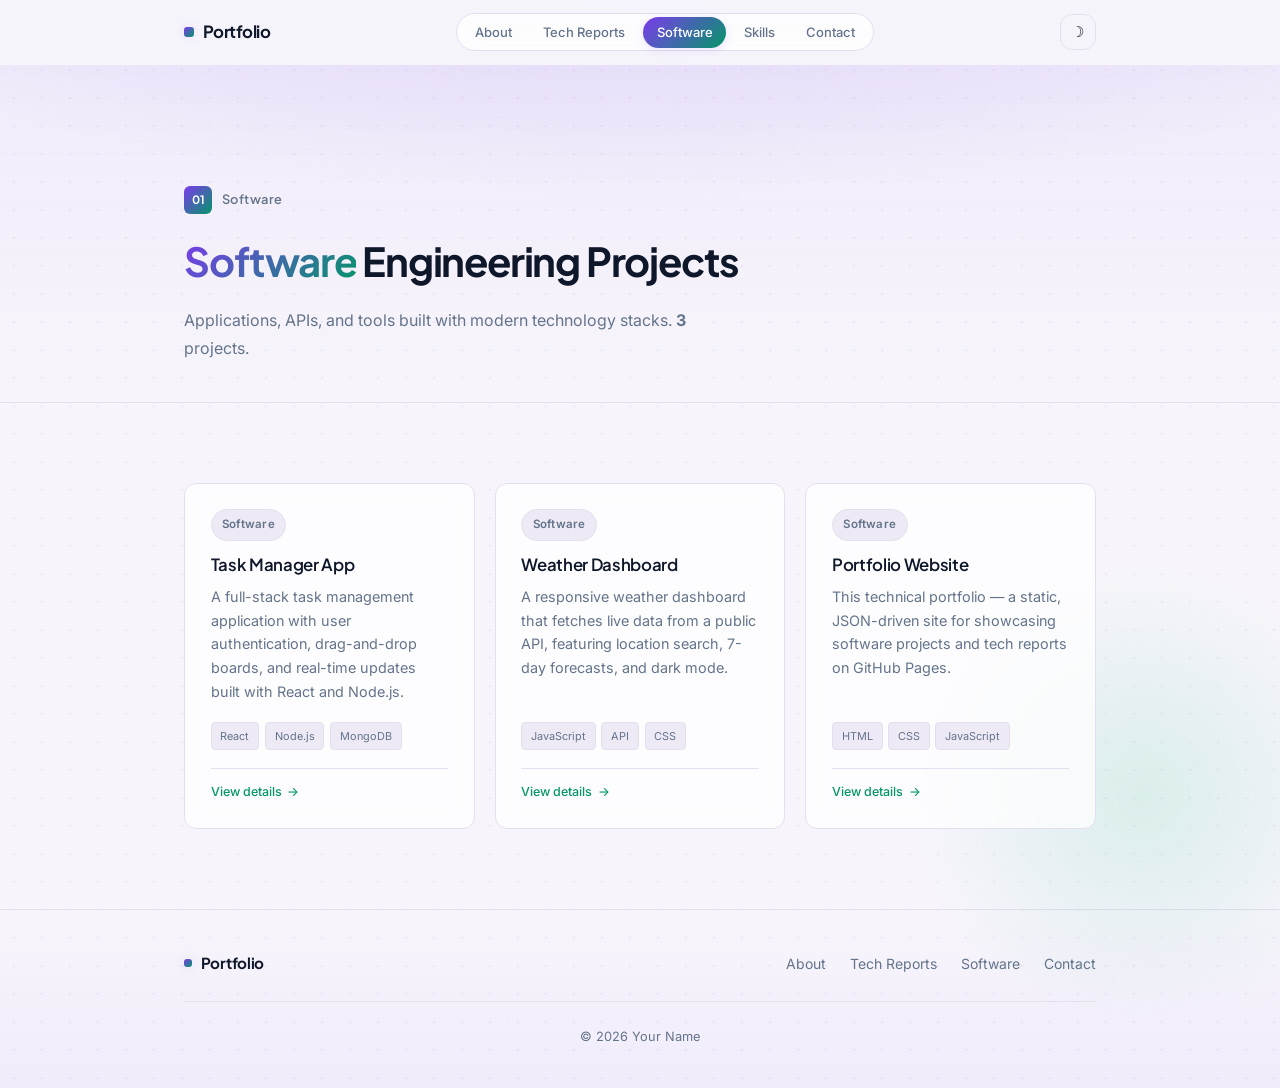
==== commit b5584994: "3.  des" ====
--- a/coding.html
+++ b/coding.html
@@ -10,13 +10,13 @@
   <link rel="stylesheet" href="style.css">
   <link rel="preconnect" href="https://fonts.googleapis.com">
   <link rel="preconnect" href="https://fonts.gstatic.com" crossorigin>
-  <link href="https://fonts.googleapis.com/css2?family=Inter:wght@400;500;600;700&family=JetBrains+Mono:wght@400;500&display=swap" rel="stylesheet">
+  <link href="https://fonts.googleapis.com/css2?family=Inter:wght@400;500;600;700&family=Plus+Jakarta+Sans:wght@500;600;700&display=swap" rel="stylesheet">
 </head>
 <body data-page="coding">
   <header class="site-header">
     <div class="scroll-progress" id="scroll-progress" aria-hidden="true"></div>
     <nav class="nav" aria-label="Main navigation">
-      <a href="index.html" class="nav-logo">tech.portfolio</a>
+      <a href="index.html" class="nav-logo"><span class="logo-mark" aria-hidden="true"></span> Portfolio</a>
       <div class="nav-links-wrap">
         <ul class="nav-links">
           <li><a href="index.html#about" data-nav="home">About</a></li>
@@ -41,7 +41,7 @@
   <main>
     <section class="page-hero">
       <div class="container">
-        <p class="section-label">Software</p>
+        <p class="section-label"><span class="section-num">01</span> Software</p>
         <h1 class="page-hero-title"><span class="text-gradient">Software</span> Engineering Projects</h1>
         <p class="page-hero-description">
           Applications, APIs, and tools built with modern technology stacks.
@@ -61,7 +61,7 @@
   <footer class="site-footer">
     <div class="container">
       <div class="footer-inner">
-        <span class="footer-brand">tech.portfolio</span>
+        <span class="footer-brand"><span class="logo-mark" aria-hidden="true"></span> Portfolio</span>
         <ul class="footer-links">
           <li><a href="index.html#about">About</a></li>
           <li><a href="reports.html">Tech Reports</a></li>
--- a/style.css
+++ b/style.css
@@ -1,6 +1,6 @@
 /* ============================================
-   Tech Portfolio — Minimal Design System
-   Fonts: Inter (UI) + JetBrains Mono (labels)
+   Tech Portfolio — Modern Product UI
+   Fonts: Inter (body) + Plus Jakarta Sans (display)
    ============================================ */
 
 *, *::before, *::after {
@@ -45,8 +45,7 @@
   --header-h: 64px;
   --ease: cubic-bezier(0.22, 1, 0.36, 1);
   --font-sans: "Inter", system-ui, sans-serif;
-  --font-mono: "JetBrains Mono", ui-monospace, monospace;
-  --font-display: "Inter", system-ui, sans-serif;
+  --font-display: "Plus Jakarta Sans", "Inter", system-ui, sans-serif;
 }
 
 [data-theme="dark"] {
@@ -188,17 +187,23 @@
 }
 
 .nav-logo {
-  font-family: var(--font-mono);
-  font-size: 0.9rem;
-  font-weight: 500;
+  display: inline-flex;
+  align-items: center;
+  gap: 0.55rem;
+  font-family: var(--font-display);
+  font-size: 1.05rem;
+  font-weight: 700;
   color: var(--text);
-  letter-spacing: -0.02em;
-}
-
-.nav-logo::before {
-  content: "~/";
-  color: var(--accent);
-  margin-right: 0.2rem;
+  letter-spacing: -0.03em;
+}
+
+.logo-mark {
+  width: 10px;
+  height: 10px;
+  border-radius: 3px;
+  background: linear-gradient(135deg, var(--accent), var(--accent-secondary));
+  box-shadow: 0 0 12px var(--accent-glow);
+  flex-shrink: 0;
 }
 
 .nav-logo:hover { color: var(--accent); }
@@ -323,20 +328,32 @@
 .section-label {
   display: inline-flex;
   align-items: center;
-  gap: 0.65rem;
-  font-family: var(--font-mono);
-  font-size: 0.68rem;
-  font-weight: 500;
-  text-transform: uppercase;
-  letter-spacing: 0.14em;
-  color: var(--accent);
+  gap: 0.6rem;
+  font-family: var(--font-display);
+  font-size: 0.8rem;
+  font-weight: 600;
+  letter-spacing: 0.04em;
+  color: var(--text-muted);
   margin-bottom: 0.65rem;
 }
 
-.section-label::before {
-  content: "//";
-  color: var(--text-faint);
+.section-num {
+  display: inline-flex;
+  align-items: center;
+  justify-content: center;
+  min-width: 1.75rem;
+  height: 1.75rem;
+  padding: 0 0.4rem;
+  font-size: 0.72rem;
+  font-weight: 700;
+  color: #fff;
+  background: linear-gradient(135deg, var(--accent), var(--accent-secondary));
+  border-radius: 6px;
   letter-spacing: 0;
+}
+
+[data-theme="dark"] .section-num {
+  color: #0c0a14;
 }
 
 .theme-toggle:hover,
@@ -418,17 +435,107 @@
   display: inline-flex;
   align-items: center;
   gap: 0.5rem;
-  font-family: var(--font-mono);
-  font-size: 0.72rem;
+  font-family: var(--font-sans);
+  font-size: 0.8125rem;
   font-weight: 500;
   color: var(--accent-secondary);
-  padding: 0.4rem 0.85rem;
+  padding: 0.45rem 0.95rem;
   margin-bottom: 1.25rem;
   background: var(--glass);
   border: 1px solid var(--border);
   border-radius: 999px;
   backdrop-filter: blur(8px);
   -webkit-backdrop-filter: blur(8px);
+}
+
+.hero-greeting {
+  display: inline-block;
+  font-family: var(--font-sans);
+  font-size: 1rem;
+  color: var(--text-muted);
+  margin-bottom: 1rem;
+}
+
+.hero-greeting em {
+  font-style: normal;
+  color: var(--accent);
+  font-weight: 500;
+}
+
+.hero-title {
+  font-family: var(--font-display);
+  font-size: clamp(2.35rem, 5.5vw, 3.5rem);
+  font-weight: 700;
+  letter-spacing: -0.04em;
+  line-height: 1.1;
+  margin-bottom: 1.15rem;
+}
+
+.hero-subtitle {
+  font-family: var(--font-display);
+  font-size: 1.05rem;
+  font-weight: 600;
+  color: var(--accent);
+  margin-bottom: 1.35rem;
+}
+
+.hero-description {
+  color: var(--text-muted);
+  max-width: 520px;
+  margin-bottom: 2rem;
+  font-size: 1.05rem;
+}
+
+.hero-actions {
+  display: flex;
+  gap: 0.75rem;
+  flex-wrap: wrap;
+  margin-bottom: 3rem;
+}
+
+.hero-stats {
+  display: grid;
+  grid-template-columns: repeat(3, 1fr);
+  gap: 0.75rem;
+  margin-top: 2.5rem;
+  max-width: 100%;
+}
+
+.hero-stat {
+  padding: 1.1rem 1rem;
+  background: var(--glass);
+  border: 1px solid var(--border);
+  border-radius: var(--radius);
+  backdrop-filter: blur(10px);
+  -webkit-backdrop-filter: blur(10px);
+  transition: border-color 0.25s var(--ease), transform 0.25s var(--ease), box-shadow 0.25s var(--ease);
+}
+
+.hero-stat:hover {
+  border-color: var(--accent);
+  transform: translateY(-2px);
+  box-shadow: var(--shadow-md);
+}
+
+.hero-stat strong {
+  display: block;
+  font-family: var(--font-display);
+  font-size: 1.85rem;
+  font-weight: 700;
+  background: linear-gradient(135deg, var(--accent), var(--accent-secondary));
+  -webkit-background-clip: text;
+  background-clip: text;
+  -webkit-text-fill-color: transparent;
+  line-height: 1.1;
+  margin-bottom: 0.25rem;
+  font-variant-numeric: tabular-nums;
+}
+
+.hero-stat span {
+  font-family: var(--font-sans);
+  font-size: 0.78rem;
+  color: var(--text-faint);
+  font-weight: 500;
 }
 
 .status-dot {
@@ -438,6 +545,7 @@
   background: var(--accent-secondary);
   box-shadow: 0 0 8px var(--accent-glow-green);
   animation: pulse-dot 2s ease-in-out infinite;
+  flex-shrink: 0;
 }
 
 @keyframes pulse-dot {
@@ -445,156 +553,139 @@
   50% { opacity: 0.7; transform: scale(0.9); }
 }
 
-.hero-greeting {
-  display: inline-block;
-  font-family: var(--font-mono);
-  font-size: 0.82rem;
-  color: var(--text-muted);
-  margin-bottom: 1rem;
-}
-
-.hero-greeting em {
-  font-style: normal;
-  color: var(--accent);
-  font-weight: 500;
-}
-
-.hero-title {
-  font-family: var(--font-display);
-  font-size: clamp(2.35rem, 5.5vw, 3.5rem);
-  font-weight: 700;
-  letter-spacing: -0.04em;
-  line-height: 1.1;
-  margin-bottom: 1.15rem;
-}
-
-.hero-subtitle {
-  font-family: var(--font-mono);
-  font-size: 0.75rem;
-  font-weight: 500;
-  text-transform: uppercase;
-  letter-spacing: 0.14em;
-  color: var(--accent-secondary);
-  margin-bottom: 1.35rem;
-}
-
-.hero-description {
-  color: var(--text-muted);
-  max-width: 520px;
-  margin-bottom: 2rem;
-  font-size: 1.05rem;
-}
-
-.hero-actions {
-  display: flex;
-  gap: 0.75rem;
-  flex-wrap: wrap;
-  margin-bottom: 3rem;
-}
-
-.hero-stats {
-  display: grid;
-  grid-template-columns: repeat(3, 1fr);
-  gap: 0.75rem;
-  margin-top: 2.5rem;
-  max-width: 100%;
-}
-
-.hero-stat {
-  padding: 1.1rem 1rem;
+/* ---- Hero showcase card ---- */
+.hero-panel { position: relative; }
+
+.showcase-card {
   background: var(--glass);
-  border: 1px solid var(--border);
-  border-radius: var(--radius);
-  backdrop-filter: blur(10px);
-  -webkit-backdrop-filter: blur(10px);
-  transition: border-color 0.25s var(--ease), transform 0.25s var(--ease), box-shadow 0.25s var(--ease);
-}
-
-.hero-stat:hover {
-  border-color: var(--accent);
-  transform: translateY(-2px);
-  box-shadow: var(--shadow-md);
-}
-
-.hero-stat strong {
-  display: block;
-  font-family: var(--font-mono);
-  font-size: 1.85rem;
-  font-weight: 500;
-  background: linear-gradient(135deg, var(--accent), var(--accent-secondary));
-  -webkit-background-clip: text;
-  background-clip: text;
-  -webkit-text-fill-color: transparent;
-  line-height: 1.1;
-  margin-bottom: 0.25rem;
-  font-variant-numeric: tabular-nums;
-}
-
-/* ---- Hero code panel ---- */
-.hero-panel { position: relative; }
-
-.code-panel {
-  background: var(--surface);
   border: 1px solid var(--border);
   border-radius: var(--radius);
   overflow: hidden;
   box-shadow: var(--shadow-lg);
+  backdrop-filter: blur(14px);
+  -webkit-backdrop-filter: blur(14px);
   transition: transform 0.35s var(--ease), box-shadow 0.35s var(--ease);
 }
 
-.code-panel:hover {
+.showcase-card:hover {
   transform: translateY(-4px);
   box-shadow: var(--shadow-lg), var(--shadow-glow);
 }
 
-.code-panel-header {
-  display: flex;
-  align-items: center;
-  gap: 0.4rem;
-  padding: 0.75rem 1rem;
-  background: var(--bg-soft);
-  border-bottom: 1px solid var(--border);
-}
-
-.code-panel-dot {
+.showcase-visual {
+  position: relative;
+  height: 160px;
+  display: flex;
+  align-items: center;
+  justify-content: center;
+  background: linear-gradient(145deg, var(--accent-faint), var(--accent-secondary-faint));
+  overflow: hidden;
+}
+
+.showcase-ring {
+  position: absolute;
+  border-radius: 50%;
+  border: 1px solid var(--border-strong);
+}
+
+.showcase-ring:nth-child(1) {
+  width: 120px;
+  height: 120px;
+  border-color: var(--accent-soft);
+}
+
+.showcase-ring:nth-child(2) {
+  width: 80px;
+  height: 80px;
+  border: 2px solid transparent;
+  background: linear-gradient(var(--surface), var(--surface)) padding-box,
+    linear-gradient(135deg, var(--accent), var(--accent-secondary)) border-box;
+}
+
+.showcase-orbit {
+  position: absolute;
+  width: 100%;
+  height: 100%;
+  animation: orbit-spin 18s linear infinite;
+}
+
+.showcase-orbit-dot {
+  position: absolute;
+  top: 22%;
+  left: 50%;
   width: 10px;
   height: 10px;
+  margin-left: -5px;
   border-radius: 50%;
-}
-
-.code-panel-dot:nth-child(1) { background: #ef4444; }
-.code-panel-dot:nth-child(2) { background: #eab308; }
-.code-panel-dot:nth-child(3) { background: #22c55e; }
-
-.code-panel-title {
-  margin-left: auto;
-  font-family: var(--font-mono);
-  font-size: 0.65rem;
-  color: var(--text-faint);
-  letter-spacing: 0.06em;
-}
-
-.code-panel-body {
-  padding: 1.25rem 1.15rem;
-  font-family: var(--font-mono);
-  font-size: 0.72rem;
-  line-height: 1.85;
-  color: var(--text-muted);
-  overflow-x: auto;
-}
-
-.code-panel-body .c-keyword { color: var(--accent); }
-.code-panel-body .c-string { color: var(--accent-secondary); }
-.code-panel-body .c-comment { color: var(--text-faint); }
-.code-panel-body .c-fn { color: var(--text); }
-
-.hero-stat span {
-  font-family: var(--font-mono);
-  font-size: 0.65rem;
-  color: var(--text-faint);
-  text-transform: uppercase;
-  letter-spacing: 0.1em;
+  background: var(--accent);
+  box-shadow: 0 0 14px var(--accent-glow);
+}
+
+.showcase-orbit-dot--green {
+  top: auto;
+  bottom: 18%;
+  background: var(--accent-secondary);
+  box-shadow: 0 0 14px var(--accent-glow-green);
+  animation: orbit-spin 14s linear infinite reverse;
+}
+
+@keyframes orbit-spin {
+  from { transform: rotate(0deg); }
+  to { transform: rotate(360deg); }
+}
+
+.showcase-body {
+  padding: 1.35rem 1.4rem 1.5rem;
+}
+
+.showcase-title {
+  font-family: var(--font-display);
+  font-size: 0.95rem;
+  font-weight: 700;
+  margin-bottom: 1rem;
+  letter-spacing: -0.02em;
+}
+
+.showcase-list {
+  list-style: none;
+  display: flex;
+  flex-direction: column;
+  gap: 0.65rem;
+  margin-bottom: 1.15rem;
+}
+
+.showcase-list li {
+  display: flex;
+  align-items: center;
+  gap: 0.65rem;
+  font-size: 0.875rem;
+  color: var(--text-muted);
+}
+
+.showcase-bullet {
+  width: 8px;
+  height: 8px;
+  border-radius: 50%;
+  background: linear-gradient(135deg, var(--accent), var(--accent-secondary));
+  flex-shrink: 0;
+}
+
+.showcase-tags {
+  display: flex;
+  flex-wrap: wrap;
+  gap: 0.4rem;
+  padding-top: 1rem;
+  border-top: 1px solid var(--border);
+}
+
+.showcase-tags span {
+  font-size: 0.75rem;
   font-weight: 500;
+  color: var(--text-muted);
+  padding: 0.3rem 0.65rem;
+  background: var(--bg-soft);
+  border: 1px solid var(--border);
+  border-radius: 999px;
 }
 
 /* ---- Buttons ---- */
@@ -717,7 +808,7 @@
   align-items: center;
   gap: 0.4rem;
   margin-top: 0.85rem;
-  font-family: var(--font-mono);
+  font-family: var(--font-sans);
   font-size: 0.72rem;
   color: var(--text-faint);
   letter-spacing: 0.04em;
@@ -794,7 +885,7 @@
   display: inline-flex;
   align-items: center;
   gap: 0.35rem;
-  font-family: var(--font-mono);
+  font-family: var(--font-sans);
   font-size: 0.78rem;
   font-weight: 500;
   color: var(--accent);
@@ -866,17 +957,16 @@
 .project-badge {
   display: inline-block;
   align-self: flex-start;
-  font-family: var(--font-mono);
-  font-size: 0.6rem;
-  font-weight: 500;
-  text-transform: uppercase;
-  letter-spacing: 0.1em;
+  font-family: var(--font-sans);
+  font-size: 0.72rem;
+  font-weight: 600;
+  letter-spacing: 0.02em;
   color: var(--text-muted);
   margin-bottom: 0.85rem;
-  padding: 0.28rem 0.55rem;
+  padding: 0.3rem 0.65rem;
   background: var(--bg-soft);
   border: 1px solid var(--border);
-  border-radius: var(--radius-sm);
+  border-radius: 999px;
   transition: background 0.25s var(--ease), color 0.25s var(--ease), border-color 0.25s var(--ease);
 }
 
@@ -913,7 +1003,7 @@
 }
 
 .project-tags li {
-  font-family: var(--font-mono);
+  font-family: var(--font-sans);
   font-size: 0.68rem;
   color: var(--text-muted);
   padding: 0.22rem 0.55rem;
@@ -940,7 +1030,7 @@
   display: inline-flex;
   align-items: center;
   gap: 0.35rem;
-  font-family: var(--font-mono);
+  font-family: var(--font-sans);
   font-size: 0.78rem;
   font-weight: 500;
   color: var(--accent-secondary);
@@ -1016,7 +1106,7 @@
 
 .back-link {
   display: inline-block;
-  font-family: var(--font-mono);
+  font-family: var(--font-sans);
   font-size: 0.78rem;
   font-weight: 500;
   color: var(--text-muted);
@@ -1086,12 +1176,11 @@
 }
 
 .skill-group h3 {
-  font-family: var(--font-mono);
-  font-size: 0.72rem;
-  font-weight: 500;
-  text-transform: uppercase;
-  letter-spacing: 0.12em;
-  color: var(--accent-secondary);
+  font-family: var(--font-display);
+  font-size: 0.875rem;
+  font-weight: 700;
+  letter-spacing: -0.01em;
+  color: var(--accent);
   margin-bottom: 1rem;
   padding-bottom: 0.5rem;
   border-bottom: 1px solid var(--border);
@@ -1105,7 +1194,7 @@
 }
 
 .skill-tags li {
-  font-family: var(--font-mono);
+  font-family: var(--font-sans);
   font-size: 0.78rem;
   color: var(--text-muted);
   padding: 0.38rem 0.7rem;
@@ -1182,11 +1271,9 @@
 .contact-link:hover .contact-value { color: var(--accent-secondary); }
 
 .contact-label {
-  font-family: var(--font-mono);
-  font-size: 0.68rem;
-  font-weight: 500;
-  text-transform: uppercase;
-  letter-spacing: 0.12em;
+  font-family: var(--font-sans);
+  font-size: 0.75rem;
+  font-weight: 600;
   color: var(--text-faint);
 }
 .contact-grid {
@@ -1227,15 +1314,19 @@
 }
 
 .footer-brand {
-  font-family: var(--font-mono);
-  font-size: 0.88rem;
+  display: inline-flex;
+  align-items: center;
+  gap: 0.55rem;
+  font-family: var(--font-display);
+  font-size: 0.95rem;
+  font-weight: 700;
   color: var(--text);
-}
-
-.footer-brand::before {
-  content: "~/";
-  color: var(--accent);
-  margin-right: 0.15rem;
+  letter-spacing: -0.02em;
+}
+
+.footer-brand .logo-mark {
+  width: 8px;
+  height: 8px;
 }
 
 .footer-links {
@@ -1298,7 +1389,7 @@
 
   .hero-panel { order: -1; }
 
-  .code-panel { max-width: 420px; }
+  .showcase-card { max-width: 420px; }
 }
 
 @media (max-width: 768px) {
@@ -1384,6 +1475,7 @@
   *, .reveal { animation: none !important; transition: none !important; }
   .reveal { opacity: 1; transform: none; }
   body { opacity: 1; }
+  .showcase-orbit { animation: none; }
   .status-dot { animation: none; }
 }
 
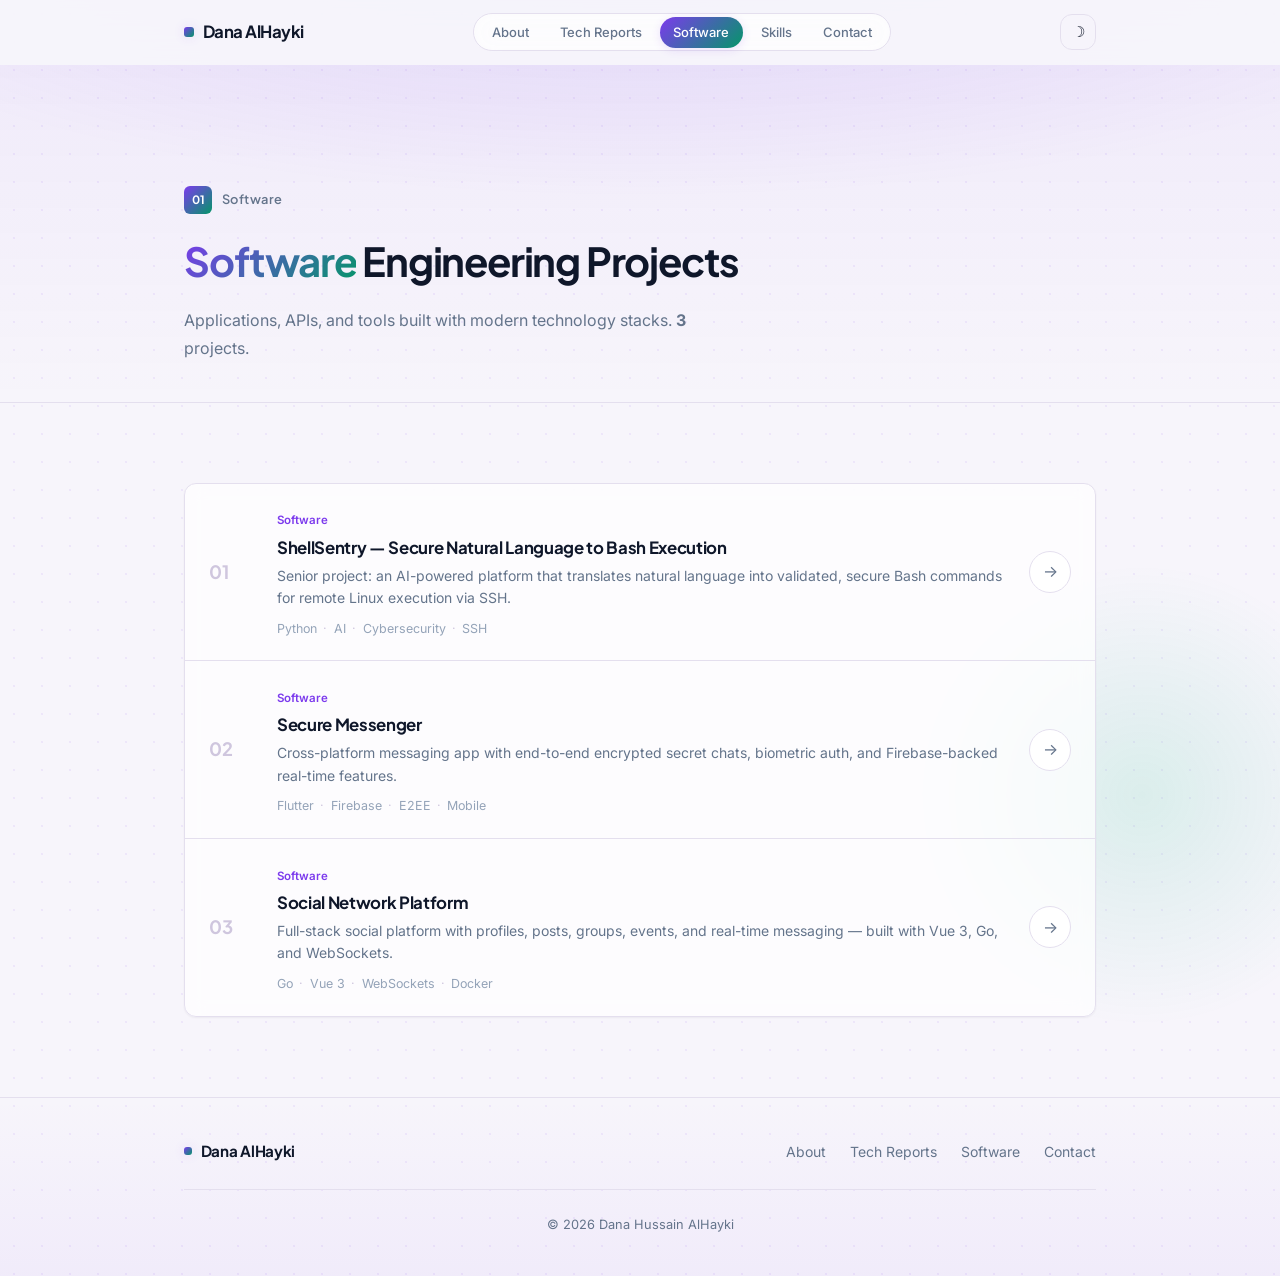
==== commit 1dc2c0c6: "4  des" ====
--- a/coding.html
+++ b/coding.html
@@ -5,7 +5,7 @@
   <meta name="viewport" content="width=device-width, initial-scale=1.0">
   <meta name="description" content="Software engineering projects — full-stack apps, APIs, and technical builds.">
   <meta name="theme-color" content="#f7f5fb">
-  <title>Software — Technical Portfolio</title>
+  <title>Software — Dana Hussain AlHayki</title>
   <script src="theme.js"></script>
   <link rel="stylesheet" href="style.css">
   <link rel="preconnect" href="https://fonts.googleapis.com">
@@ -16,7 +16,7 @@
   <header class="site-header">
     <div class="scroll-progress" id="scroll-progress" aria-hidden="true"></div>
     <nav class="nav" aria-label="Main navigation">
-      <a href="index.html" class="nav-logo"><span class="logo-mark" aria-hidden="true"></span> Portfolio</a>
+      <a href="index.html" class="nav-logo"><span class="logo-mark" aria-hidden="true"></span> Dana AlHayki</a>
       <div class="nav-links-wrap">
         <ul class="nav-links">
           <li><a href="index.html#about" data-nav="home">About</a></li>
@@ -61,7 +61,7 @@
   <footer class="site-footer">
     <div class="container">
       <div class="footer-inner">
-        <span class="footer-brand"><span class="logo-mark" aria-hidden="true"></span> Portfolio</span>
+        <span class="footer-brand"><span class="logo-mark" aria-hidden="true"></span> Dana AlHayki</span>
         <ul class="footer-links">
           <li><a href="index.html#about">About</a></li>
           <li><a href="reports.html">Tech Reports</a></li>
@@ -69,7 +69,7 @@
           <li><a href="index.html#contact">Contact</a></li>
         </ul>
       </div>
-      <p class="footer-copy">&copy; <span id="year"></span> Your Name</p>
+      <p class="footer-copy">&copy; <span id="year"></span> Dana Hussain AlHayki</p>
     </div>
   </footer>
 
--- a/style.css
+++ b/style.css
@@ -908,138 +908,165 @@
 }
 
 .projects-grid {
-  display: grid;
-  grid-template-columns: repeat(auto-fill, minmax(280px, 1fr));
-  gap: 1.25rem;
-}
-
-.project-card {
-  position: relative;
-  background: var(--glass);
+  display: flex;
+  flex-direction: column;
   border: 1px solid var(--border);
   border-radius: var(--radius);
-  padding: 1.6rem;
-  display: flex;
-  flex-direction: column;
+  background: var(--glass);
   backdrop-filter: blur(10px);
   -webkit-backdrop-filter: blur(10px);
   overflow: hidden;
-  transition: border-color 0.25s var(--ease), box-shadow 0.25s var(--ease), transform 0.25s var(--ease);
-}
-
-.project-card::before {
-  content: "";
+  box-shadow: var(--shadow);
+}
+
+.project-row {
+  position: relative;
+  display: grid;
+  grid-template-columns: 3rem 1fr auto;
+  gap: 0 1.25rem;
+  align-items: center;
+  padding: 1.35rem 1.5rem;
+  border-bottom: 1px solid var(--border);
+  transition: background 0.25s var(--ease);
+}
+
+.project-row:last-child { border-bottom: none; }
+
+.project-row-accent {
   position: absolute;
+  left: 0;
   top: 0;
-  left: 0;
-  right: 0;
-  height: 2px;
-  background: linear-gradient(90deg, var(--accent), var(--accent-secondary));
-  transform: scaleX(0);
-  transform-origin: left;
-  transition: transform 0.35s var(--ease);
-}
-
-.project-card:hover::before { transform: scaleX(1); }
-
-.project-card:hover {
-  border-color: var(--border-strong);
-  box-shadow: var(--shadow-lg), 0 0 0 1px var(--accent-secondary-soft);
-  transform: translateY(-4px);
-}
-
-.project-card:hover .project-badge {
-  background: var(--accent-soft);
-  color: var(--accent);
-  border-color: var(--accent);
+  bottom: 0;
+  width: 3px;
+  background: linear-gradient(180deg, var(--accent), var(--accent-secondary));
+  opacity: 0;
+  transition: opacity 0.25s var(--ease);
+}
+
+.project-row:hover,
+.project-row:focus-within {
+  background: var(--accent-faint);
+}
+
+.project-row:hover .project-row-accent,
+.project-row:focus-within .project-row-accent {
+  opacity: 1;
+}
+
+.project-row-index {
+  font-family: var(--font-display);
+  font-size: 1.15rem;
+  font-weight: 700;
+  color: var(--border-strong);
+  line-height: 1;
+  transition: color 0.25s var(--ease);
+}
+
+.project-row:hover .project-row-index,
+.project-row:focus-within .project-row-index {
+  background: linear-gradient(135deg, var(--accent), var(--accent-secondary));
+  -webkit-background-clip: text;
+  background-clip: text;
+  -webkit-text-fill-color: transparent;
+}
+
+.project-row-main {
+  min-width: 0;
 }
 
 .project-badge {
   display: inline-block;
-  align-self: flex-start;
   font-family: var(--font-sans);
   font-size: 0.72rem;
   font-weight: 600;
-  letter-spacing: 0.02em;
-  color: var(--text-muted);
-  margin-bottom: 0.85rem;
-  padding: 0.3rem 0.65rem;
-  background: var(--bg-soft);
-  border: 1px solid var(--border);
-  border-radius: 999px;
-  transition: background 0.25s var(--ease), color 0.25s var(--ease), border-color 0.25s var(--ease);
-}
-
-.project-title {
+  color: var(--accent);
+  margin-bottom: 0.35rem;
+  padding: 0;
+  background: none;
+  border: none;
+}
+
+.project-row-title {
   font-family: var(--font-display);
   font-size: 1.05rem;
-  font-weight: 600;
-  margin-bottom: 0.5rem;
+  font-weight: 700;
+  margin-bottom: 0.35rem;
   line-height: 1.35;
   letter-spacing: -0.02em;
 }
 
-.project-title a {
+.project-row-title a {
   color: var(--text);
-  transition: color 0.2s;
-}
-
-.project-title a:hover { color: var(--accent); }
-
-.project-description {
-  font-size: 0.9rem;
-  color: var(--text-muted);
-  flex: 1;
-  margin-bottom: 1.15rem;
-  line-height: 1.65;
+  transition: color 0.2s var(--ease);
+}
+
+.project-row:hover .project-row-title a,
+.project-row:focus-within .project-row-title a {
+  color: var(--accent);
+}
+
+.project-row-desc {
+  font-size: 0.875rem;
+  color: var(--text-muted);
+  line-height: 1.6;
+  margin-bottom: 0.5rem;
+  display: -webkit-box;
+  -webkit-line-clamp: 2;
+  -webkit-box-orient: vertical;
+  overflow: hidden;
 }
 
 .project-tags {
   display: flex;
   flex-wrap: wrap;
-  gap: 0.35rem;
+  align-items: center;
+  gap: 0;
   list-style: none;
-  margin-bottom: 1.15rem;
+  margin: 0;
 }
 
 .project-tags li {
   font-family: var(--font-sans);
-  font-size: 0.68rem;
-  color: var(--text-muted);
-  padding: 0.22rem 0.55rem;
-  background: var(--bg-soft);
+  font-size: 0.78rem;
+  color: var(--text-faint);
+  padding: 0;
+  background: none;
+  border: none;
+}
+
+.project-tags li + li::before {
+  content: "·";
+  margin: 0 0.4rem;
+  color: var(--border-strong);
+}
+
+.project-row-go {
+  display: flex;
+  align-items: center;
+  justify-content: center;
+  width: 42px;
+  height: 42px;
+  border-radius: 50%;
   border: 1px solid var(--border);
-  border-radius: var(--radius-sm);
-  transition: border-color 0.2s var(--ease), color 0.2s var(--ease);
-}
-
-.project-card:hover .project-tags li {
+  color: var(--text-muted);
+  background: var(--surface);
+  flex-shrink: 0;
+  transition: background 0.25s var(--ease), border-color 0.25s var(--ease), color 0.25s var(--ease), transform 0.25s var(--ease);
+}
+
+.project-row-go:hover {
+  background: linear-gradient(135deg, var(--accent), var(--accent-secondary));
+  border-color: transparent;
+  color: #fff;
+  transform: scale(1.05);
+}
+
+[data-theme="dark"] .project-row-go:hover {
+  color: #0c0a14;
+}
+
+.project-row:hover .project-row-go {
   border-color: var(--border-strong);
-}
-
-.project-card-footer {
-  display: flex;
-  align-items: center;
-  justify-content: space-between;
-  margin-top: auto;
-  padding-top: 0.75rem;
-  border-top: 1px solid var(--border);
-}
-
-.project-link {
-  display: inline-flex;
-  align-items: center;
-  gap: 0.35rem;
-  font-family: var(--font-sans);
-  font-size: 0.78rem;
-  font-weight: 500;
-  color: var(--accent-secondary);
-  transition: gap 0.2s var(--ease), color 0.2s var(--ease);
-}
-
-.project-link:hover {
-  gap: 0.55rem;
-  color: var(--accent);
 }
 
 .link-arrow {
@@ -1050,6 +1077,14 @@
 .project-link:hover .link-arrow,
 .contact-link:hover .link-arrow {
   transform: translateX(3px);
+}
+
+/* Detail page badge (pill style) */
+.project-detail-wrap .project-badge {
+  padding: 0.3rem 0.75rem;
+  background: var(--accent-soft);
+  border-radius: 999px;
+  margin-bottom: 0.5rem;
 }
 
 .loading, .empty {
@@ -1462,6 +1497,26 @@
   .section { padding: 3.5rem 0; }
   .hero { padding: 3rem 0; }
 
+  .project-row {
+    grid-template-columns: 2.25rem 1fr auto;
+    gap: 0 0.85rem;
+    padding: 1.15rem 1rem;
+  }
+
+  .project-row-index {
+    font-size: 1rem;
+  }
+
+  .project-row-go {
+    width: 36px;
+    height: 36px;
+    font-size: 0.9rem;
+  }
+
+  .project-row-desc {
+    -webkit-line-clamp: 3;
+  }
+
   .contact-link {
     align-items: flex-start;
   }
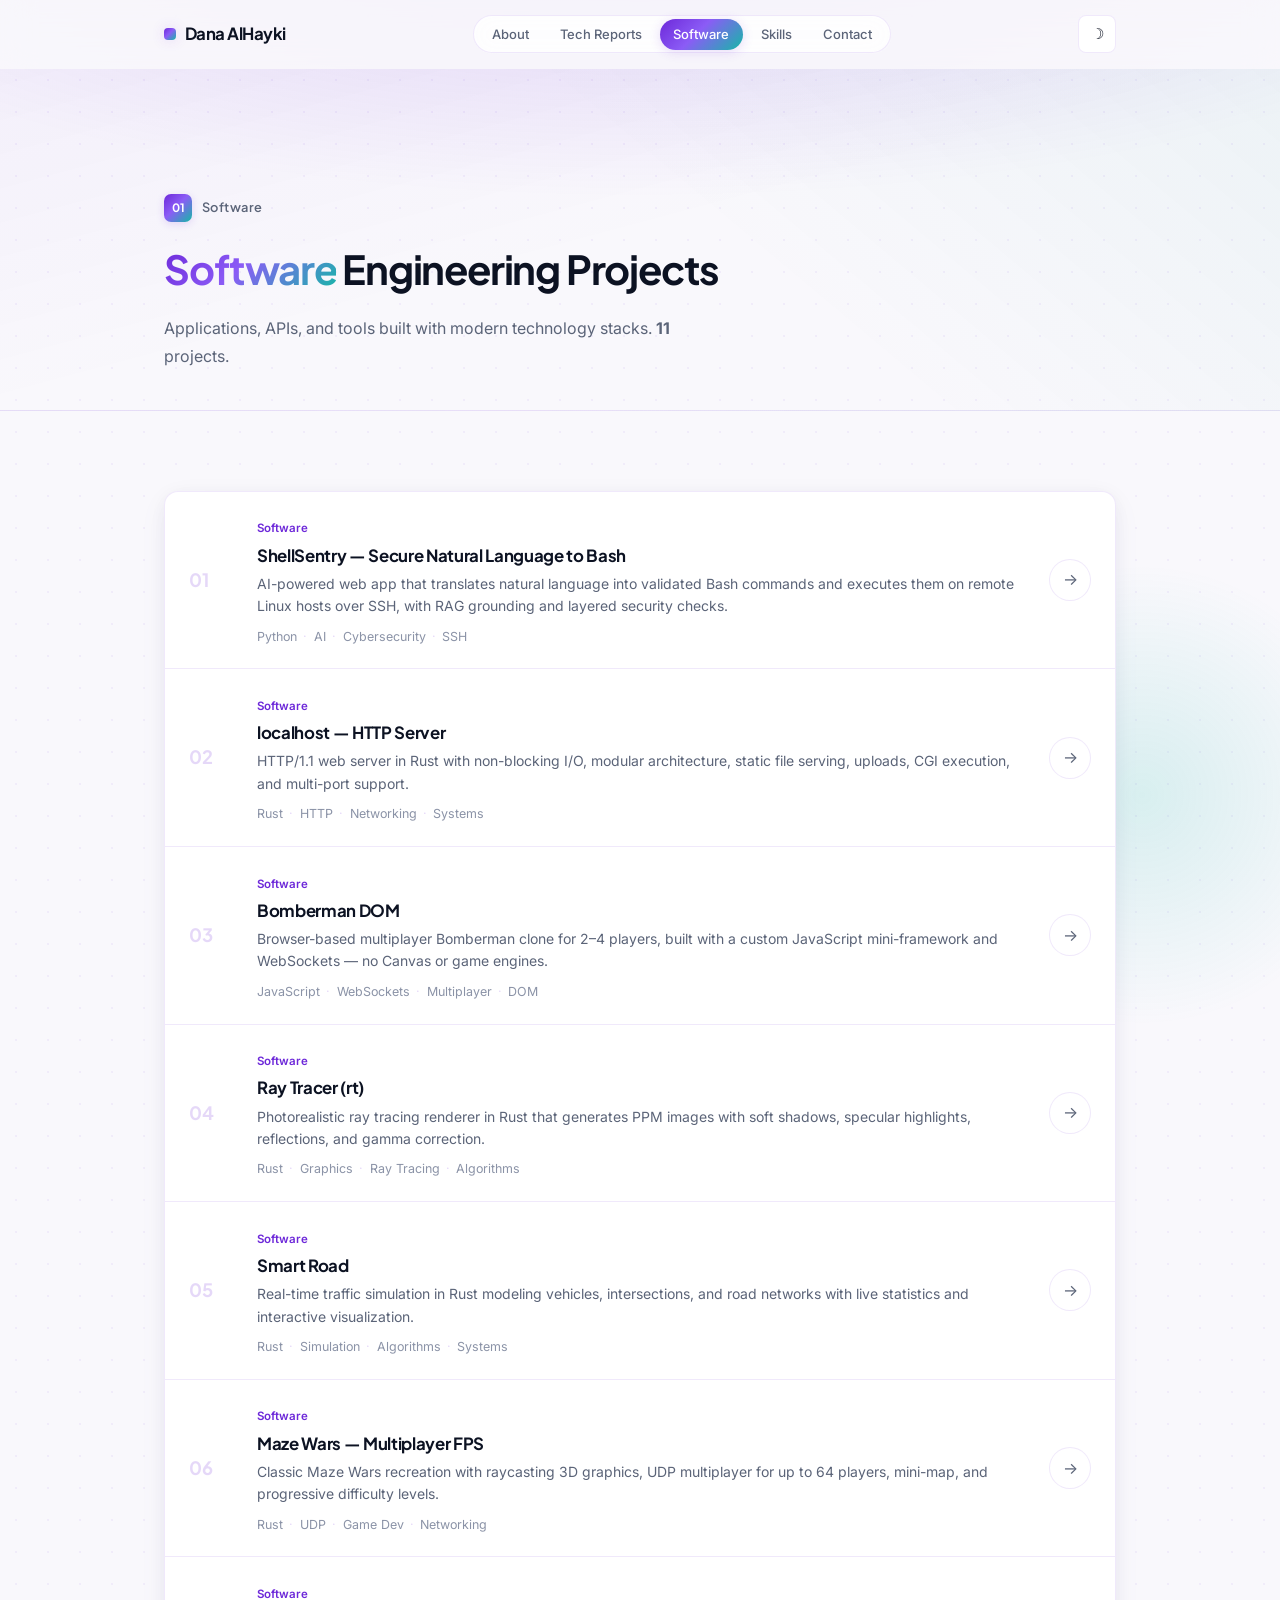
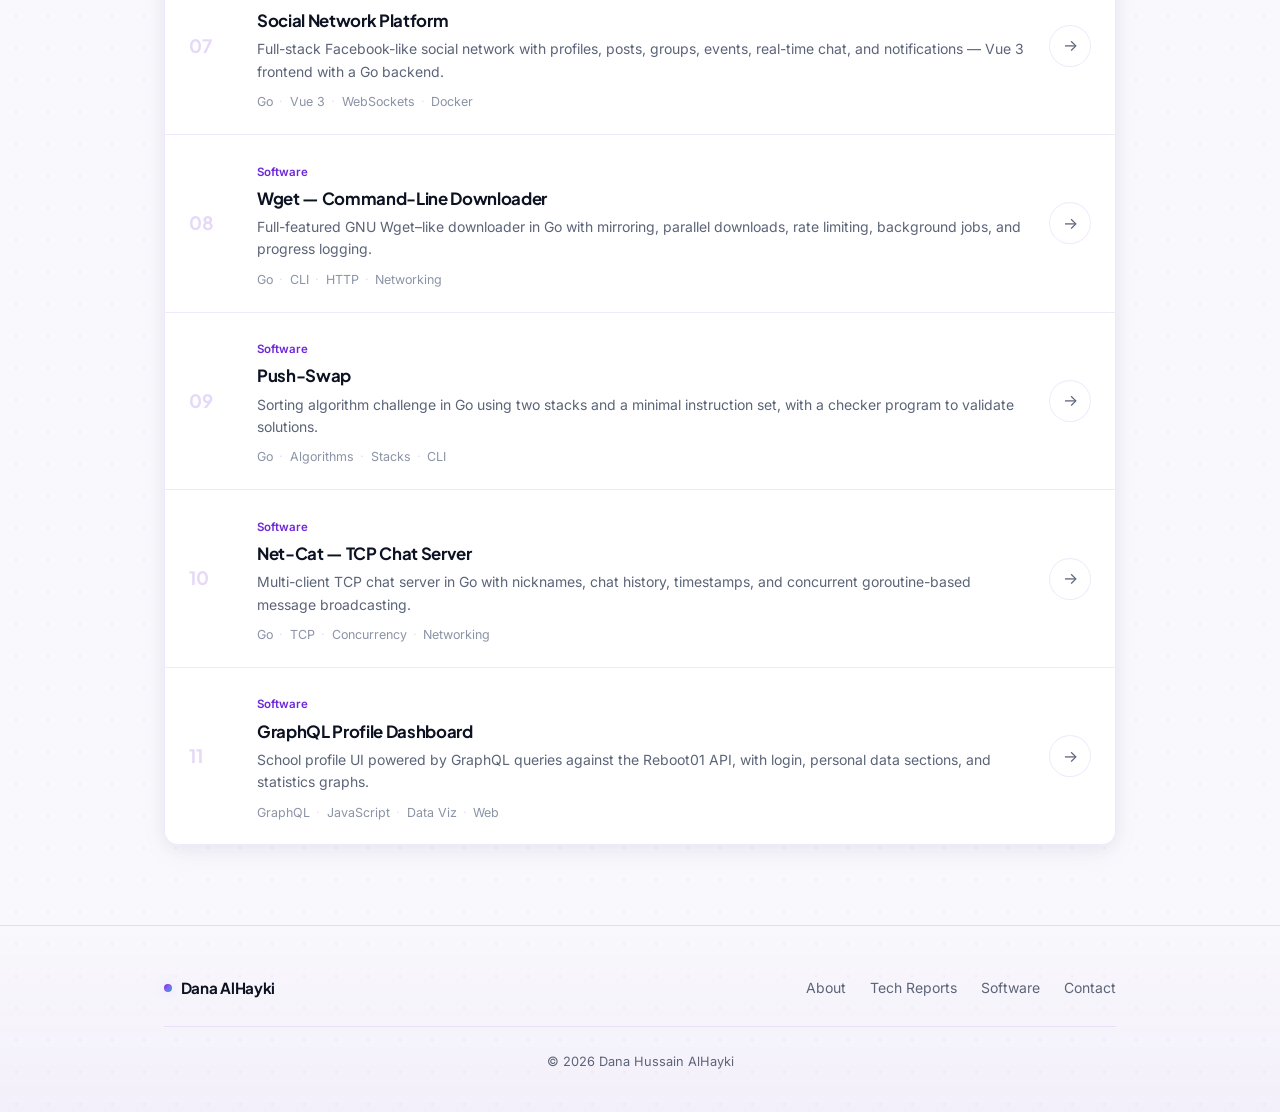
==== commit 58fc45db: "ok" ====
--- a/coding.html
+++ b/coding.html
@@ -4,7 +4,7 @@
   <meta charset="UTF-8">
   <meta name="viewport" content="width=device-width, initial-scale=1.0">
   <meta name="description" content="Software engineering projects — full-stack apps, APIs, and technical builds.">
-  <meta name="theme-color" content="#f7f5fb">
+  <meta name="theme-color" content="#f9f8fc">
   <title>Software — Dana Hussain AlHayki</title>
   <script src="theme.js"></script>
   <link rel="stylesheet" href="style.css">
--- a/style.css
+++ b/style.css
@@ -12,76 +12,111 @@
 :root,
 [data-theme="light"] {
   color-scheme: light;
-  --bg: #f7f5fb;
-  --bg-soft: #ede9f5;
+  --bg: #f9f8fc;
+  --bg-soft: #f0edf7;
   --surface: #ffffff;
-  --text: #0f172a;
-  --text-muted: #64748b;
-  --text-faint: #94a3b8;
-  --accent: #7c3aed;
-  --accent-hover: #6d28d9;
-  --accent-secondary: #059669;
-  --accent-secondary-hover: #047857;
-  --accent-soft: rgba(124, 58, 237, 0.1);
-  --accent-faint: rgba(124, 58, 237, 0.05);
-  --accent-secondary-soft: rgba(5, 150, 105, 0.1);
-  --accent-secondary-faint: rgba(5, 150, 105, 0.05);
-  --accent-glow: rgba(124, 58, 237, 0.14);
-  --accent-glow-green: rgba(16, 185, 129, 0.12);
-  --border: #e4dfee;
-  --border-strong: #cfc6de;
-  --dot-color: rgba(124, 58, 237, 0.08);
-  --header-bg: rgba(247, 245, 251, 0.9);
-  --photo-bg: #0f172a;
-  --shadow: 0 1px 2px rgba(15, 23, 42, 0.05);
-  --shadow-md: 0 4px 24px rgba(15, 23, 42, 0.07);
-  --shadow-lg: 0 12px 40px rgba(15, 23, 42, 0.1);
-  --shadow-glow: 0 0 40px var(--accent-glow);
-  --glass: rgba(255, 255, 255, 0.72);
-  --glass-border: rgba(255, 255, 255, 0.85);
-  --radius: 12px;
-  --radius-sm: 4px;
-  --max-w: 960px;
-  --header-h: 64px;
+  --surface-raised: #ffffff;
+  --text: #0c1222;
+  --text-muted: #5b6478;
+  --text-faint: #8b93a7;
+  --accent: #6d28d9;
+  --accent-hover: #5b21b6;
+  --accent-bright: #8b5cf6;
+  --accent-secondary: #0d9488;
+  --accent-secondary-hover: #0f766e;
+  --accent-secondary-bright: #14b8a6;
+  --accent-soft: rgba(109, 40, 217, 0.1);
+  --accent-faint: rgba(109, 40, 217, 0.04);
+  --accent-secondary-soft: rgba(13, 148, 136, 0.1);
+  --accent-secondary-faint: rgba(13, 148, 136, 0.05);
+  --accent-glow: rgba(109, 40, 217, 0.16);
+  --accent-glow-green: rgba(20, 184, 166, 0.14);
+  --border: rgba(109, 40, 217, 0.1);
+  --border-strong: rgba(109, 40, 217, 0.18);
+  --dot-color: rgba(109, 40, 217, 0.055);
+  --header-bg: rgba(249, 248, 252, 0.82);
+  --photo-bg: #0c1222;
+  --shadow: 0 1px 2px rgba(12, 18, 34, 0.04), 0 2px 8px rgba(12, 18, 34, 0.03);
+  --shadow-md: 0 4px 20px rgba(12, 18, 34, 0.06), 0 8px 32px rgba(109, 40, 217, 0.04);
+  --shadow-lg: 0 12px 40px rgba(12, 18, 34, 0.08), 0 4px 24px rgba(109, 40, 217, 0.06);
+  --shadow-glow: 0 0 48px var(--accent-glow);
+  --glass: rgba(255, 255, 255, 0.78);
+  --glass-border: rgba(255, 255, 255, 0.9);
+  --radius: 14px;
+  --radius-sm: 8px;
+  --radius-lg: 20px;
+  --max-w: 1000px;
+  --header-h: 68px;
   --ease: cubic-bezier(0.22, 1, 0.36, 1);
   --font-sans: "Inter", system-ui, sans-serif;
   --font-display: "Plus Jakarta Sans", "Inter", system-ui, sans-serif;
+  --font-mono: "Fira Code", ui-monospace, "Cascadia Code", monospace;
+  --code-bg: #faf9fe;
+  --code-gutter: #f0edf7;
+  --tok-kw: #6d28d9;
+  --tok-fn: #0d9488;
+  --tok-str: #0f766e;
+  --tok-cmt: #8b93a7;
+  --tok-num: #7c3aed;
+  --gradient-brand: linear-gradient(135deg, var(--accent) 0%, var(--accent-bright) 45%, var(--accent-secondary-bright) 100%);
 }
 
 [data-theme="dark"] {
   color-scheme: dark;
-  --bg: #0c0a14;
-  --bg-soft: #13101f;
-  --surface: #181524;
-  --text: #f1f5f9;
-  --text-muted: #94a3b8;
-  --text-faint: #64748b;
+  --bg: #08070d;
+  --bg-soft: #100e18;
+  --surface: #14121f;
+  --surface-raised: #1a1728;
+  --text: #f4f2fa;
+  --text-muted: #a8a3b8;
+  --text-faint: #6b657d;
   --accent: #a78bfa;
   --accent-hover: #c4b5fd;
-  --accent-secondary: #34d399;
-  --accent-secondary-hover: #6ee7b7;
-  --accent-soft: rgba(167, 139, 250, 0.12);
+  --accent-bright: #c4b5fd;
+  --accent-secondary: #2dd4bf;
+  --accent-secondary-hover: #5eead4;
+  --accent-secondary-bright: #5eead4;
+  --accent-soft: rgba(167, 139, 250, 0.14);
   --accent-faint: rgba(167, 139, 250, 0.06);
-  --accent-secondary-soft: rgba(52, 211, 153, 0.12);
-  --accent-secondary-faint: rgba(52, 211, 153, 0.06);
-  --accent-glow: rgba(167, 139, 250, 0.14);
-  --accent-glow-green: rgba(52, 211, 153, 0.1);
-  --border: #2a2440;
-  --border-strong: #3a3255;
-  --dot-color: rgba(167, 139, 250, 0.1);
-  --header-bg: rgba(12, 10, 20, 0.9);
-  --photo-bg: #07060e;
-  --shadow: 0 1px 2px rgba(0, 0, 0, 0.2);
-  --shadow-md: 0 4px 28px rgba(0, 0, 0, 0.35);
-  --shadow-lg: 0 16px 48px rgba(0, 0, 0, 0.45);
-  --shadow-glow: 0 0 48px var(--accent-glow);
-  --glass: rgba(24, 21, 36, 0.75);
-  --glass-border: rgba(167, 139, 250, 0.12);
+  --accent-secondary-soft: rgba(45, 212, 191, 0.12);
+  --accent-secondary-faint: rgba(45, 212, 191, 0.06);
+  --accent-glow: rgba(167, 139, 250, 0.18);
+  --accent-glow-green: rgba(45, 212, 191, 0.12);
+  --border: rgba(167, 139, 250, 0.12);
+  --border-strong: rgba(167, 139, 250, 0.22);
+  --dot-color: rgba(167, 139, 250, 0.07);
+  --header-bg: rgba(8, 7, 13, 0.85);
+  --photo-bg: #05040a;
+  --shadow: 0 1px 2px rgba(0, 0, 0, 0.25);
+  --shadow-md: 0 4px 28px rgba(0, 0, 0, 0.4);
+  --shadow-lg: 0 16px 48px rgba(0, 0, 0, 0.5), 0 4px 24px rgba(167, 139, 250, 0.06);
+  --shadow-glow: 0 0 56px var(--accent-glow);
+  --glass: rgba(20, 18, 31, 0.82);
+  --glass-border: rgba(167, 139, 250, 0.1);
+  --code-bg: #0e0c16;
+  --code-gutter: #08070d;
+  --tok-kw: #c4b5fd;
+  --tok-fn: #2dd4bf;
+  --tok-str: #5eead4;
+  --tok-cmt: #6b657d;
+  --tok-num: #a78bfa;
+  --gradient-brand: linear-gradient(135deg, var(--accent) 0%, #c4b5fd 45%, var(--accent-secondary-bright) 100%);
 }
 
 html {
   scroll-behavior: smooth;
   scroll-padding-top: var(--header-h);
+}
+
+html.theme-transition,
+html.theme-transition *,
+html.theme-transition *::before,
+html.theme-transition *::after {
+  transition:
+    background-color 0.35s var(--ease),
+    border-color 0.35s var(--ease),
+    color 0.25s var(--ease),
+    box-shadow 0.35s var(--ease) !important;
 }
 
 body {
@@ -91,7 +126,7 @@
   color: var(--text);
   background-color: var(--bg);
   background-image: radial-gradient(circle, var(--dot-color) 1px, transparent 1px);
-  background-size: 28px 28px;
+  background-size: 32px 32px;
   background-position: 0 0;
   -webkit-font-smoothing: antialiased;
   position: relative;
@@ -161,19 +196,27 @@
   transition: border-color 0.3s var(--ease), box-shadow 0.3s var(--ease);
 }
 
-.site-header.scrolled {
-  border-bottom-color: var(--border);
-  box-shadow: var(--shadow);
-}
-
 .scroll-progress {
   position: absolute;
   top: 0;
   left: 0;
   height: 2px;
   width: 0;
-  background: linear-gradient(90deg, var(--accent), var(--accent-secondary));
-  box-shadow: 0 0 8px var(--accent-glow), 0 0 10px var(--accent-glow-green);
+  background: var(--gradient-brand);
+  box-shadow: 0 0 10px var(--accent-glow);
+}
+
+/* ---- Focus states ---- */
+:focus-visible {
+  outline: 2px solid var(--accent-bright);
+  outline-offset: 3px;
+}
+
+.btn:focus-visible,
+.nav-links a:focus-visible,
+.contact-link:focus-visible,
+.project-row-go:focus-visible {
+  outline-offset: 2px;
 }
 
 .nav {
@@ -198,11 +241,11 @@
 }
 
 .logo-mark {
-  width: 10px;
-  height: 10px;
-  border-radius: 3px;
-  background: linear-gradient(135deg, var(--accent), var(--accent-secondary));
-  box-shadow: 0 0 12px var(--accent-glow);
+  width: 12px;
+  height: 12px;
+  border-radius: 4px;
+  background: var(--gradient-brand);
+  box-shadow: 0 0 14px var(--accent-glow);
   flex-shrink: 0;
 }
 
@@ -250,12 +293,12 @@
 
 .nav-links a.nav-active {
   color: #fff;
-  background: linear-gradient(135deg, var(--accent), var(--accent-secondary));
-  box-shadow: 0 2px 10px var(--accent-glow);
+  background: var(--gradient-brand);
+  box-shadow: 0 2px 12px var(--accent-glow);
 }
 
 [data-theme="dark"] .nav-links a.nav-active {
-  color: #0c0a14;
+  color: #08070d;
 }
 
 .nav-end {
@@ -269,19 +312,23 @@
   display: flex;
   align-items: center;
   justify-content: center;
-  width: 36px;
-  height: 36px;
-  background: transparent;
+  width: 38px;
+  height: 38px;
+  background: var(--surface);
   border: 1px solid var(--border);
-  border-radius: var(--radius);
+  border-radius: var(--radius-sm);
   cursor: pointer;
   font-size: 0.95rem;
   color: var(--text);
-  transition: border-color 0.2s, background 0.2s;
+  transition: border-color 0.2s, background 0.2s, box-shadow 0.2s;
 }
 
 .theme-toggle:hover,
-.nav-toggle:hover { background: var(--bg-soft); }
+.nav-toggle:hover {
+  background: var(--accent-faint);
+  border-color: var(--accent);
+  box-shadow: 0 0 0 3px var(--accent-soft);
+}
 
 .nav-toggle {
   display: none;
@@ -347,23 +394,18 @@
   font-size: 0.72rem;
   font-weight: 700;
   color: #fff;
-  background: linear-gradient(135deg, var(--accent), var(--accent-secondary));
-  border-radius: 6px;
+  background: var(--gradient-brand);
+  border-radius: 7px;
   letter-spacing: 0;
+  box-shadow: 0 2px 8px var(--accent-glow);
 }
 
 [data-theme="dark"] .section-num {
-  color: #0c0a14;
-}
-
-.theme-toggle:hover,
-.nav-toggle:hover {
-  background: var(--accent-faint);
-  border-color: var(--accent);
+  color: #08070d;
 }
 
 .text-gradient {
-  background: linear-gradient(135deg, var(--accent) 0%, var(--accent-secondary) 100%);
+  background: var(--gradient-brand);
   -webkit-background-clip: text;
   background-clip: text;
   -webkit-text-fill-color: transparent;
@@ -384,11 +426,11 @@
 .section-header .section-title::after {
   content: "";
   display: block;
-  width: 2.5rem;
+  width: 3rem;
   height: 3px;
-  margin-top: 0.65rem;
-  border-radius: 2px;
-  background: linear-gradient(90deg, var(--accent), var(--accent-secondary));
+  margin-top: 0.75rem;
+  border-radius: 999px;
+  background: var(--gradient-brand);
 }
 
 .section-intro {
@@ -400,10 +442,11 @@
 
 /* ---- Hero ---- */
 .hero {
-  padding: 4rem 0 5rem;
+  padding: 4.5rem 0 5.5rem;
   border-bottom: 1px solid var(--border);
   background:
-    linear-gradient(180deg, var(--accent-faint) 0%, var(--accent-secondary-faint) 30%, transparent 65%);
+    linear-gradient(165deg, var(--accent-faint) 0%, transparent 42%),
+    linear-gradient(220deg, var(--accent-secondary-faint) 0%, transparent 38%);
   position: relative;
   overflow: hidden;
 }
@@ -422,8 +465,8 @@
 
 .hero-layout {
   display: grid;
-  grid-template-columns: 1fr 340px;
-  gap: 3rem;
+  grid-template-columns: 1fr 360px;
+  gap: 3.5rem;
   align-items: center;
 }
 
@@ -437,15 +480,13 @@
   gap: 0.5rem;
   font-family: var(--font-sans);
   font-size: 0.8125rem;
-  font-weight: 500;
+  font-weight: 600;
   color: var(--accent-secondary);
-  padding: 0.45rem 0.95rem;
-  margin-bottom: 1.25rem;
-  background: var(--glass);
-  border: 1px solid var(--border);
+  padding: 0.45rem 1rem;
+  margin-bottom: 1.35rem;
+  background: var(--accent-secondary-faint);
+  border: 1px solid var(--accent-secondary-soft);
   border-radius: 999px;
-  backdrop-filter: blur(8px);
-  -webkit-backdrop-filter: blur(8px);
 }
 
 .hero-greeting {
@@ -490,52 +531,118 @@
   display: flex;
   gap: 0.75rem;
   flex-wrap: wrap;
-  margin-bottom: 3rem;
 }
 
 .hero-stats {
-  display: grid;
-  grid-template-columns: repeat(3, 1fr);
-  gap: 0.75rem;
-  margin-top: 2.5rem;
-  max-width: 100%;
-}
-
-.hero-stat {
-  padding: 1.1rem 1rem;
-  background: var(--glass);
+  width: 100%;
+  padding: 1.15rem 1.25rem 1rem;
+  background: var(--surface);
   border: 1px solid var(--border);
   border-radius: var(--radius);
-  backdrop-filter: blur(10px);
-  -webkit-backdrop-filter: blur(10px);
-  transition: border-color 0.25s var(--ease), transform 0.25s var(--ease), box-shadow 0.25s var(--ease);
-}
-
-.hero-stat:hover {
-  border-color: var(--accent);
-  transform: translateY(-2px);
-  box-shadow: var(--shadow-md);
-}
-
-.hero-stat strong {
-  display: block;
+  box-shadow: var(--shadow);
+  position: relative;
+  overflow: hidden;
+}
+
+.hero-stats::before {
+  content: "";
+  position: absolute;
+  top: 0;
+  left: 0;
+  right: 0;
+  height: 2px;
+  background: var(--gradient-brand);
+  opacity: 0.7;
+}
+
+.hero-stats-bar {
+  display: flex;
+  height: 7px;
+  border-radius: 999px;
+  overflow: hidden;
+  background: var(--bg-soft);
+  margin-bottom: 1.1rem;
+  --reports-pct: 25%;
+  --coding-pct: 75%;
+  box-shadow: inset 0 1px 2px rgba(12, 18, 34, 0.06);
+}
+
+.hero-stats-seg {
+  height: 100%;
+  transition: flex-basis 1s var(--ease);
+}
+
+.hero-stats-seg--reports {
+  flex: 0 0 var(--reports-pct);
+  background: linear-gradient(90deg, var(--accent), var(--accent-bright));
+}
+
+.hero-stats-seg--coding {
+  flex: 0 0 var(--coding-pct);
+  background: linear-gradient(90deg, var(--accent-secondary), var(--accent-secondary-bright));
+}
+
+.hero-stats-list {
+  list-style: none;
+  display: flex;
+  flex-direction: column;
+  gap: 0.65rem;
+  margin-bottom: 0.85rem;
+}
+
+.hero-stats-item {
+  display: grid;
+  grid-template-columns: auto 1fr auto;
+  align-items: center;
+  gap: 0.65rem;
+}
+
+.hero-stats-dot {
+  width: 8px;
+  height: 8px;
+  border-radius: 50%;
+  flex-shrink: 0;
+}
+
+.hero-stats-dot--reports { background: var(--accent); }
+.hero-stats-dot--coding { background: var(--accent-secondary); }
+
+.hero-stats-name {
+  font-size: 0.8125rem;
+  color: var(--text-muted);
+  font-weight: 500;
+}
+
+.hero-stats-count {
   font-family: var(--font-display);
-  font-size: 1.85rem;
+  font-size: 1.125rem;
   font-weight: 700;
-  background: linear-gradient(135deg, var(--accent), var(--accent-secondary));
+  font-variant-numeric: tabular-nums;
+  color: var(--text);
+  letter-spacing: -0.02em;
+}
+
+.hero-stats-total {
+  display: flex;
+  align-items: center;
+  justify-content: space-between;
+  padding-top: 0.85rem;
+  border-top: 1px solid var(--border);
+  font-size: 0.8125rem;
+  color: var(--text-faint);
+  font-weight: 500;
+}
+
+.hero-stats-total strong {
+  font-family: var(--font-display);
+  font-size: 1.35rem;
+  font-weight: 700;
+  font-variant-numeric: tabular-nums;
+  background: var(--gradient-brand);
   -webkit-background-clip: text;
   background-clip: text;
   -webkit-text-fill-color: transparent;
-  line-height: 1.1;
-  margin-bottom: 0.25rem;
-  font-variant-numeric: tabular-nums;
-}
-
-.hero-stat span {
-  font-family: var(--font-sans);
-  font-size: 0.78rem;
-  color: var(--text-faint);
-  font-weight: 500;
+  letter-spacing: -0.02em;
 }
 
 .status-dot {
@@ -554,96 +661,204 @@
 }
 
 /* ---- Hero showcase card ---- */
-.hero-panel { position: relative; }
+.hero-panel {
+  position: relative;
+  display: flex;
+  flex-direction: column;
+  gap: 0.85rem;
+}
+
+.hero-panel::before {
+  content: "";
+  position: absolute;
+  inset: -8% -12% -8% -12%;
+  background: radial-gradient(ellipse at 50% 40%, var(--accent-glow), transparent 65%);
+  pointer-events: none;
+  z-index: -1;
+}
 
 .showcase-card {
-  background: var(--glass);
+  background: var(--surface);
   border: 1px solid var(--border);
   border-radius: var(--radius);
   overflow: hidden;
   box-shadow: var(--shadow-lg);
-  backdrop-filter: blur(14px);
-  -webkit-backdrop-filter: blur(14px);
-  transition: transform 0.35s var(--ease), box-shadow 0.35s var(--ease);
+  transition: transform 0.35s var(--ease), box-shadow 0.35s var(--ease), border-color 0.35s var(--ease);
+  position: relative;
+}
+
+.showcase-card::before {
+  content: "";
+  position: absolute;
+  top: 0;
+  left: 0;
+  right: 0;
+  height: 2px;
+  background: var(--gradient-brand);
+  opacity: 0.85;
+  z-index: 1;
 }
 
 .showcase-card:hover {
-  transform: translateY(-4px);
+  transform: translateY(-3px);
+  border-color: var(--border-strong);
   box-shadow: var(--shadow-lg), var(--shadow-glow);
 }
 
-.showcase-visual {
-  position: relative;
-  height: 160px;
-  display: flex;
-  align-items: center;
-  justify-content: center;
-  background: linear-gradient(145deg, var(--accent-faint), var(--accent-secondary-faint));
+/* ---- API response card (hero) ---- */
+.api-card {
+  background: var(--surface);
+}
+
+.api-bar {
+  display: flex;
+  align-items: center;
+  gap: 0.6rem;
+  padding: 0.75rem 1rem;
+  background: var(--bg-soft);
+  border-bottom: 1px solid var(--border);
+  flex-wrap: wrap;
+}
+
+.api-method {
+  font-family: var(--font-mono);
+  font-size: 0.6875rem;
+  font-weight: 600;
+  letter-spacing: 0.04em;
+  color: #fff;
+  background: linear-gradient(135deg, var(--accent-secondary), var(--accent-secondary-bright));
+  padding: 0.28rem 0.55rem;
+  border-radius: 6px;
+  flex-shrink: 0;
+  box-shadow: 0 2px 8px var(--accent-glow-green);
+}
+
+.api-path {
+  font-family: var(--font-mono);
+  font-size: 0.75rem;
+  color: var(--text-muted);
+  flex: 1;
+  min-width: 0;
   overflow: hidden;
-}
-
-.showcase-ring {
-  position: absolute;
-  border-radius: 50%;
-  border: 1px solid var(--border-strong);
-}
-
-.showcase-ring:nth-child(1) {
-  width: 120px;
-  height: 120px;
-  border-color: var(--accent-soft);
-}
-
-.showcase-ring:nth-child(2) {
-  width: 80px;
-  height: 80px;
-  border: 2px solid transparent;
-  background: linear-gradient(var(--surface), var(--surface)) padding-box,
-    linear-gradient(135deg, var(--accent), var(--accent-secondary)) border-box;
-}
-
-.showcase-orbit {
-  position: absolute;
-  width: 100%;
-  height: 100%;
-  animation: orbit-spin 18s linear infinite;
-}
-
-.showcase-orbit-dot {
-  position: absolute;
-  top: 22%;
-  left: 50%;
-  width: 10px;
-  height: 10px;
-  margin-left: -5px;
-  border-radius: 50%;
+  text-overflow: ellipsis;
+  white-space: nowrap;
+}
+
+.api-status {
+  font-family: var(--font-mono);
+  font-size: 0.6875rem;
+  font-weight: 500;
+  color: var(--accent-secondary);
+  background: var(--accent-secondary-soft);
+  padding: 0.2rem 0.55rem;
+  border-radius: 999px;
+  flex-shrink: 0;
+}
+
+.api-body {
+  background: var(--code-bg);
+  padding: 1.15rem 1.1rem;
+  overflow-x: auto;
+}
+
+.api-json {
+  margin: 0;
+  font-family: var(--font-mono);
+  font-size: 0.72rem;
+  line-height: 1.7;
+  color: var(--text);
+}
+
+.api-json code {
+  font-family: inherit;
+  white-space: pre;
+}
+
+.tok-key { color: var(--tok-kw); }
+.tok-str { color: var(--tok-str); }
+
+.code-cursor {
+  display: inline-block;
+  width: 2px;
+  height: 0.95em;
+  margin-left: 1px;
+  vertical-align: text-bottom;
   background: var(--accent);
-  box-shadow: 0 0 14px var(--accent-glow);
-}
-
-.showcase-orbit-dot--green {
-  top: auto;
-  bottom: 18%;
-  background: var(--accent-secondary);
-  box-shadow: 0 0 14px var(--accent-glow-green);
-  animation: orbit-spin 14s linear infinite reverse;
-}
-
-@keyframes orbit-spin {
-  from { transform: rotate(0deg); }
-  to { transform: rotate(360deg); }
-}
-
-.showcase-body {
-  padding: 1.35rem 1.4rem 1.5rem;
+  animation: code-blink 1.1s step-end infinite;
+}
+
+@keyframes code-blink {
+  0%, 100% { opacity: 1; }
+  50% { opacity: 0; }
+}
+
+.api-footer {
+  display: flex;
+  align-items: center;
+  gap: 1rem;
+  padding: 0.5rem 1rem;
+  background: var(--bg-soft);
+  border-top: 1px solid var(--border);
+}
+
+.api-meta {
+  font-family: var(--font-mono);
+  font-size: 0.625rem;
+  color: var(--text-faint);
+}
+
+.api-meta--live {
+  margin-left: auto;
+  display: inline-flex;
+  align-items: center;
+  gap: 0.4rem;
+  color: var(--accent-secondary);
+}
+
+.api-meta .status-dot {
+  width: 6px;
+  height: 6px;
+}
+
+.showcase-head {
+  padding: 1.25rem 1.4rem 0;
+}
+
+.showcase-subtitle {
+  font-size: 0.8125rem;
+  color: var(--text-muted);
+  margin-top: 0.25rem;
+}
+
+.showcase-tags {
+  display: flex;
+  flex-wrap: wrap;
+  gap: 0.4rem;
+  padding: 0 1.4rem 1.35rem;
+  border-top: 1px solid var(--border);
+  margin-top: 0.15rem;
+  padding-top: 1rem;
+}
+
+.showcase-tags span {
+  font-size: 0.75rem;
+  font-weight: 500;
+  color: var(--text-muted);
+  padding: 0.3rem 0.65rem;
+  background: var(--bg-soft);
+  border: 1px solid var(--border);
+  border-radius: 999px;
 }
 
 .showcase-title {
   font-family: var(--font-display);
   font-size: 0.95rem;
   font-weight: 700;
-  margin-bottom: 1rem;
   letter-spacing: -0.02em;
+}
+
+.showcase-body {
+  padding: 1.35rem 1.4rem 1.5rem;
 }
 
 .showcase-list {
@@ -670,32 +885,14 @@
   flex-shrink: 0;
 }
 
-.showcase-tags {
-  display: flex;
-  flex-wrap: wrap;
-  gap: 0.4rem;
-  padding-top: 1rem;
-  border-top: 1px solid var(--border);
-}
-
-.showcase-tags span {
-  font-size: 0.75rem;
-  font-weight: 500;
-  color: var(--text-muted);
-  padding: 0.3rem 0.65rem;
-  background: var(--bg-soft);
-  border: 1px solid var(--border);
-  border-radius: 999px;
-}
-
 /* ---- Buttons ---- */
 .btn {
   display: inline-flex;
   align-items: center;
   gap: 0.35rem;
-  padding: 0.7rem 1.4rem;
+  padding: 0.75rem 1.5rem;
   font-size: 0.875rem;
-  font-weight: 500;
+  font-weight: 600;
   border-radius: var(--radius-sm);
   transition: background 0.2s var(--ease), color 0.2s var(--ease), border-color 0.2s var(--ease), transform 0.2s var(--ease), box-shadow 0.2s var(--ease);
   cursor: pointer;
@@ -706,35 +903,36 @@
 .btn:active { transform: scale(0.98); }
 
 .btn-primary {
-  background: linear-gradient(135deg, var(--accent), var(--accent-secondary));
+  background: var(--gradient-brand);
   color: #fff;
-  box-shadow: 0 1px 2px rgba(15, 23, 42, 0.12);
+  box-shadow: 0 2px 8px var(--accent-glow), 0 1px 3px rgba(12, 18, 34, 0.08);
 }
 
 [data-theme="dark"] .btn-primary {
-  background: linear-gradient(135deg, var(--accent), var(--accent-secondary));
-  color: #0c0a14;
+  color: #08070d;
 }
 
 .btn-primary:hover {
-  background: linear-gradient(135deg, var(--accent-hover), var(--accent-secondary-hover));
-  color: #fff;
-  box-shadow: 0 4px 16px var(--accent-glow), 0 2px 12px var(--accent-glow-green);
+  box-shadow: 0 6px 24px var(--accent-glow), 0 4px 16px var(--accent-glow-green);
+  transform: translateY(-1px);
 }
 
 [data-theme="dark"] .btn-primary:hover {
-  color: #0c0a14;
+  color: #08070d;
 }
 
 .btn-secondary {
-  background: transparent;
+  background: var(--surface);
   color: var(--text);
   border: 1px solid var(--border);
+  box-shadow: var(--shadow);
 }
 
 .btn-secondary:hover {
-  border-color: var(--accent-secondary);
-  color: var(--accent-secondary);
+  border-color: var(--accent);
+  color: var(--accent);
+  background: var(--accent-faint);
+  box-shadow: 0 0 0 3px var(--accent-soft);
 }
 
 /* ---- Sections ---- */
@@ -743,7 +941,7 @@
 }
 
 .section-alt {
-  background: var(--bg-soft);
+  background: linear-gradient(180deg, var(--bg-soft) 0%, var(--bg) 100%);
   border-top: 1px solid var(--border);
   border-bottom: 1px solid var(--border);
 }
@@ -773,7 +971,7 @@
   inset: 0;
   padding: 2px;
   border-radius: inherit;
-  background: linear-gradient(135deg, var(--accent), var(--accent-secondary));
+  background: var(--gradient-brand);
   -webkit-mask: linear-gradient(#fff 0 0) content-box, linear-gradient(#fff 0 0);
   mask: linear-gradient(#fff 0 0) content-box, linear-gradient(#fff 0 0);
   -webkit-mask-composite: xor;
@@ -835,21 +1033,37 @@
 }
 
 .about-highlight {
-  padding: 1.15rem 1.25rem;
-  background: var(--glass);
+  position: relative;
+  padding: 1.2rem 1.25rem 1.2rem 3.5rem;
+  background: var(--surface);
   border: 1px solid var(--border);
-  border-left: 3px solid var(--border);
   border-radius: var(--radius-sm);
-  backdrop-filter: blur(8px);
-  -webkit-backdrop-filter: blur(8px);
   transition: border-color 0.25s var(--ease), background 0.25s var(--ease), transform 0.25s var(--ease), box-shadow 0.25s var(--ease);
 }
 
+.about-highlight::before {
+  content: attr(data-num);
+  position: absolute;
+  left: 1.15rem;
+  top: 50%;
+  transform: translateY(-50%);
+  font-family: var(--font-display);
+  font-size: 0.75rem;
+  font-weight: 700;
+  color: var(--accent);
+  opacity: 0.5;
+}
+
 .about-highlight:hover {
-  border-left-color: var(--accent-secondary);
+  border-color: var(--accent-secondary-soft);
   background: var(--accent-secondary-faint);
   transform: translateX(4px);
   box-shadow: var(--shadow-md);
+}
+
+.about-highlight:hover::before {
+  opacity: 1;
+  color: var(--accent-secondary);
 }
 
 .about-highlight h4 {
@@ -912,11 +1126,9 @@
   flex-direction: column;
   border: 1px solid var(--border);
   border-radius: var(--radius);
-  background: var(--glass);
-  backdrop-filter: blur(10px);
-  -webkit-backdrop-filter: blur(10px);
+  background: var(--surface);
   overflow: hidden;
-  box-shadow: var(--shadow);
+  box-shadow: var(--shadow-md);
 }
 
 .project-row {
@@ -938,7 +1150,7 @@
   top: 0;
   bottom: 0;
   width: 3px;
-  background: linear-gradient(180deg, var(--accent), var(--accent-secondary));
+  background: var(--gradient-brand);
   opacity: 0;
   transition: opacity 0.25s var(--ease);
 }
@@ -964,7 +1176,7 @@
 
 .project-row:hover .project-row-index,
 .project-row:focus-within .project-row-index {
-  background: linear-gradient(135deg, var(--accent), var(--accent-secondary));
+  background: var(--gradient-brand);
   -webkit-background-clip: text;
   background-clip: text;
   -webkit-text-fill-color: transparent;
@@ -1055,14 +1267,15 @@
 }
 
 .project-row-go:hover {
-  background: linear-gradient(135deg, var(--accent), var(--accent-secondary));
+  background: var(--gradient-brand);
   border-color: transparent;
   color: #fff;
-  transform: scale(1.05);
+  transform: scale(1.06);
+  box-shadow: 0 4px 16px var(--accent-glow);
 }
 
 [data-theme="dark"] .project-row-go:hover {
-  color: #0c0a14;
+  color: #08070d;
 }
 
 .project-row:hover .project-row-go {
@@ -1102,7 +1315,9 @@
 .page-hero {
   padding: calc(var(--header-h) + 3.5rem) 0 2.5rem;
   border-bottom: 1px solid var(--border);
-  background: linear-gradient(180deg, var(--accent-faint) 0%, transparent 100%);
+  background:
+    linear-gradient(165deg, var(--accent-faint) 0%, transparent 50%),
+    linear-gradient(220deg, var(--accent-secondary-faint) 0%, transparent 45%);
 }
 
 .page-hero-title {
@@ -1130,13 +1345,23 @@
 }
 
 .project-detail-wrap {
-  background: var(--glass);
+  background: var(--surface);
   border: 1px solid var(--border);
   border-radius: var(--radius);
   padding: 2.25rem;
   box-shadow: var(--shadow-lg);
-  backdrop-filter: blur(12px);
-  -webkit-backdrop-filter: blur(12px);
+  position: relative;
+  overflow: hidden;
+}
+
+.project-detail-wrap::before {
+  content: "";
+  position: absolute;
+  top: 0;
+  left: 0;
+  right: 0;
+  height: 2px;
+  background: var(--gradient-brand);
 }
 
 .back-link {
@@ -1196,18 +1421,34 @@
 
 .skill-group {
   padding: 1.5rem;
-  background: var(--glass);
+  background: var(--surface);
   border: 1px solid var(--border);
   border-radius: var(--radius);
-  backdrop-filter: blur(10px);
-  -webkit-backdrop-filter: blur(10px);
   transition: border-color 0.25s var(--ease), transform 0.25s var(--ease), box-shadow 0.25s var(--ease);
+  position: relative;
+  overflow: hidden;
+}
+
+.skill-group::before {
+  content: "";
+  position: absolute;
+  top: 0;
+  left: 0;
+  right: 0;
+  height: 2px;
+  background: var(--gradient-brand);
+  opacity: 0;
+  transition: opacity 0.25s var(--ease);
 }
 
 .skill-group:hover {
-  border-color: var(--accent);
+  border-color: var(--border-strong);
   transform: translateY(-3px);
   box-shadow: var(--shadow-md);
+}
+
+.skill-group:hover::before {
+  opacity: 1;
 }
 
 .skill-group h3 {
@@ -1231,18 +1472,20 @@
 .skill-tags li {
   font-family: var(--font-sans);
   font-size: 0.78rem;
-  color: var(--text-muted);
-  padding: 0.38rem 0.7rem;
-  background: var(--surface);
+  font-weight: 500;
+  color: var(--text-muted);
+  padding: 0.4rem 0.8rem;
+  background: var(--bg-soft);
   border: 1px solid var(--border);
-  border-radius: var(--radius-sm);
-  transition: border-color 0.2s var(--ease), color 0.2s var(--ease), background 0.2s var(--ease);
+  border-radius: 999px;
+  transition: border-color 0.2s var(--ease), color 0.2s var(--ease), background 0.2s var(--ease), transform 0.2s var(--ease);
 }
 
 .skill-tags li:hover {
   border-color: var(--accent-secondary);
   color: var(--accent-secondary);
   background: var(--accent-secondary-faint);
+  transform: translateY(-1px);
 }
 
 /* ---- Contact ---- */
@@ -1268,11 +1511,12 @@
   transition: background 0.2s var(--ease), padding-left 0.2s var(--ease);
 }
 
-.contact-link > span:first-child {
+.contact-link > .contact-details {
   display: flex;
   flex-direction: column;
   gap: 0.2rem;
   min-width: 0;
+  flex: 1;
 }
 
 .contact-link:last-child { border-bottom: none; }
@@ -1280,7 +1524,7 @@
 .contact-link:hover {
   background: var(--accent-secondary-faint);
   color: var(--accent-secondary);
-  padding-left: 1.6rem;
+  padding-left: 1.35rem;
 }
 
 .contact-link .link-arrow {
@@ -1318,26 +1562,72 @@
   border: 1px solid var(--border);
   border-radius: var(--radius);
   overflow: hidden;
-  background: var(--glass);
-  backdrop-filter: blur(10px);
-  -webkit-backdrop-filter: blur(10px);
+  background: var(--surface);
   box-shadow: var(--shadow-md);
 }
 
 .contact-grid .contact-link {
   flex-direction: row;
-}
-
-.contact-grid .contact-icon { display: none; }
+  align-items: center;
+  gap: 1rem;
+}
+
+.contact-icon {
+  display: flex;
+  align-items: center;
+  justify-content: center;
+  width: 40px;
+  height: 40px;
+  border-radius: var(--radius-sm);
+  background: var(--bg-soft);
+  border: 1px solid var(--border);
+  flex-shrink: 0;
+  transition: background 0.2s var(--ease), border-color 0.2s var(--ease), transform 0.2s var(--ease);
+}
+
+.contact-icon--email::before {
+  content: "@";
+  font-family: var(--font-mono);
+  font-size: 0.9rem;
+  font-weight: 600;
+  color: var(--accent);
+}
+
+.contact-icon--phone::before {
+  content: "";
+  display: block;
+  width: 10px;
+  height: 14px;
+  border: 2px solid var(--accent-secondary);
+  border-radius: 3px;
+  box-shadow: inset 0 -3px 0 var(--accent-secondary);
+}
+
+.contact-icon--linkedin::before {
+  content: "in";
+  font-family: var(--font-display);
+  font-size: 0.7rem;
+  font-weight: 700;
+  color: var(--accent);
+  letter-spacing: -0.02em;
+}
+
+.contact-link:hover .contact-icon {
+  background: var(--accent-secondary-faint);
+  border-color: var(--accent-secondary-soft);
+  transform: scale(1.05);
+}
+
+.contact-grid .contact-icon { display: flex; }
 
 .contact-cta { display: none; }
 
 /* ---- Footer ---- */
 .site-footer {
-  padding: 2.5rem 0;
+  padding: 3rem 0 2.5rem;
   border-top: 1px solid var(--border);
   margin-top: 0;
-  background: linear-gradient(180deg, transparent, var(--accent-faint));
+  background: linear-gradient(180deg, transparent 0%, var(--accent-faint) 100%);
 }
 
 .footer-inner {
@@ -1424,7 +1714,8 @@
 
   .hero-panel { order: -1; }
 
-  .showcase-card { max-width: 420px; }
+  .showcase-card,
+  .hero-stats { max-width: 420px; }
 }
 
 @media (max-width: 768px) {
@@ -1471,7 +1762,7 @@
   }
 
   [data-theme="dark"] .nav-links a.nav-active {
-    color: #0c0a14;
+    color: #08070d;
   }
 
   .about-grid {
@@ -1489,10 +1780,8 @@
   }
 
   .hero-stats {
-    grid-template-columns: repeat(3, 1fr);
+    max-width: 100%;
   }
-
-  .hero-stat { padding: 0.85rem 0.65rem; }
 
   .section { padding: 3.5rem 0; }
   .hero { padding: 3rem 0; }
@@ -1530,7 +1819,6 @@
   *, .reveal { animation: none !important; transition: none !important; }
   .reveal { opacity: 1; transform: none; }
   body { opacity: 1; }
-  .showcase-orbit { animation: none; }
   .status-dot { animation: none; }
 }
 
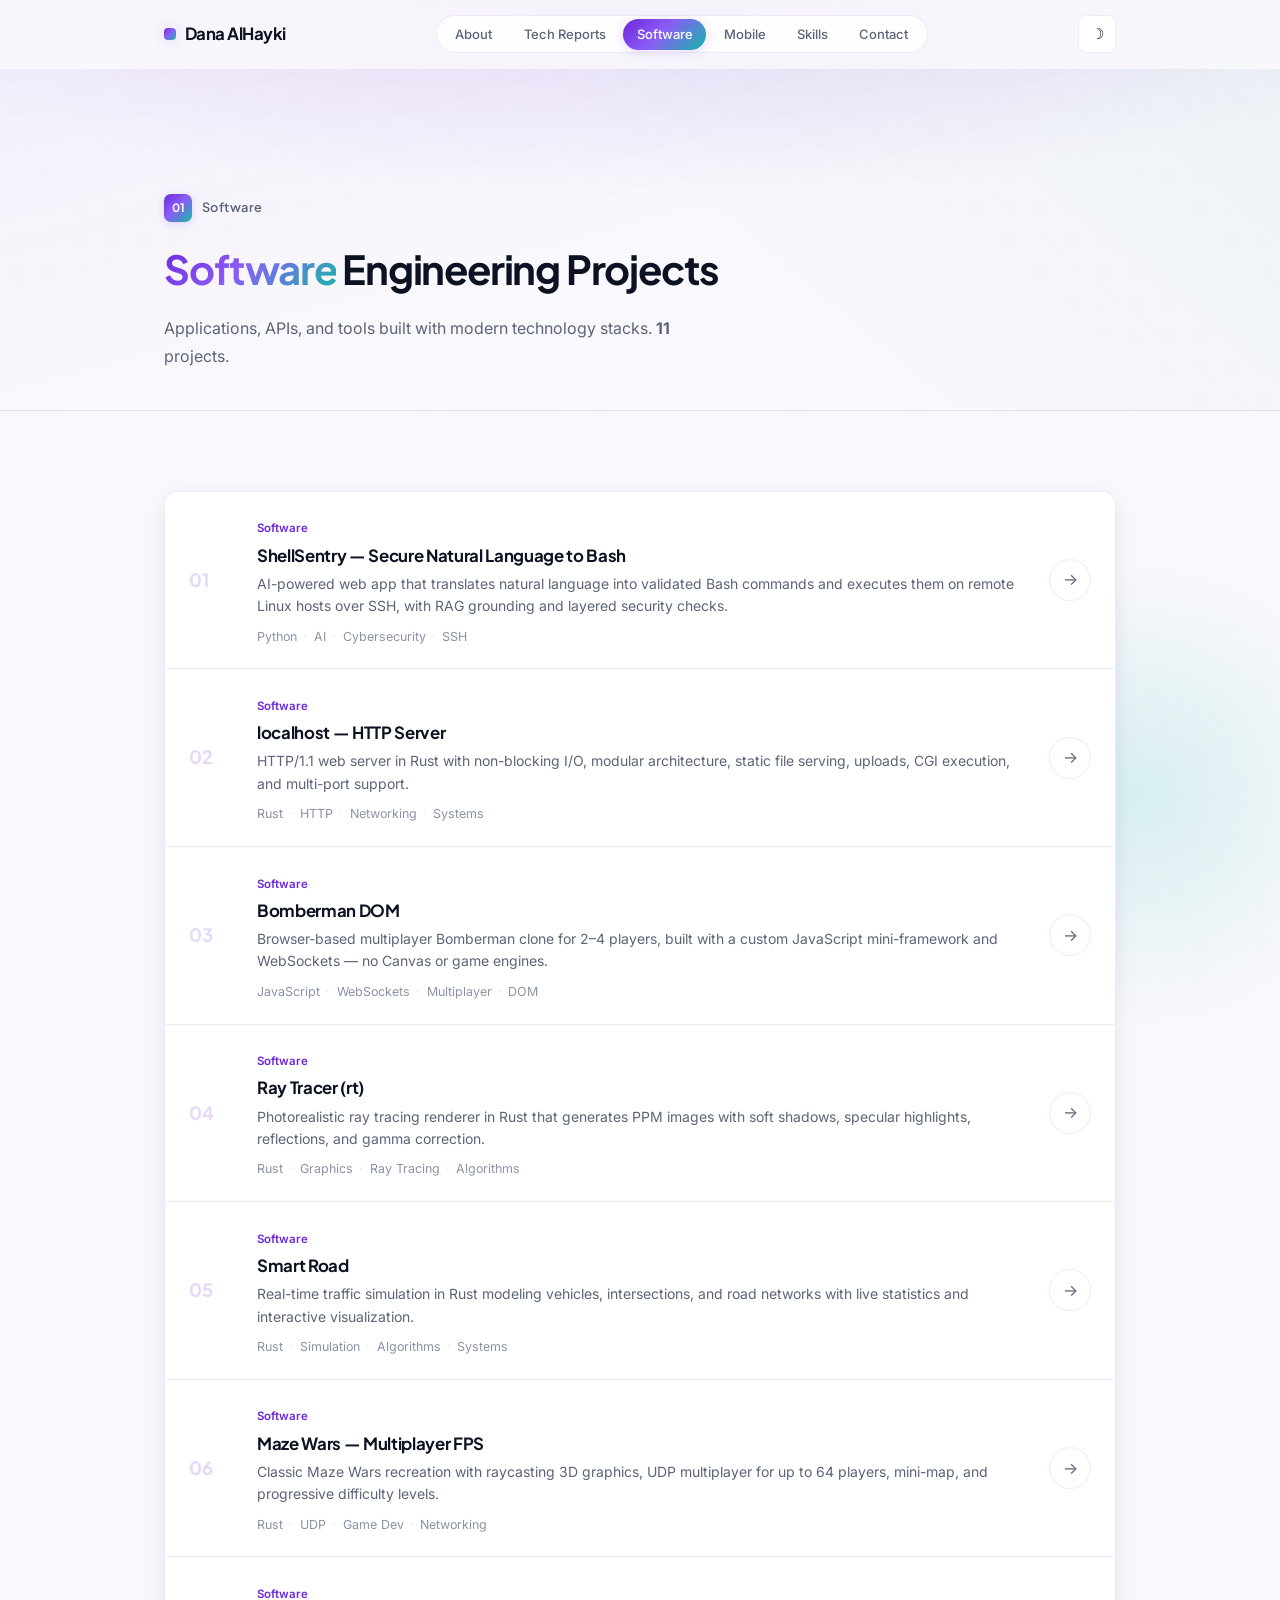
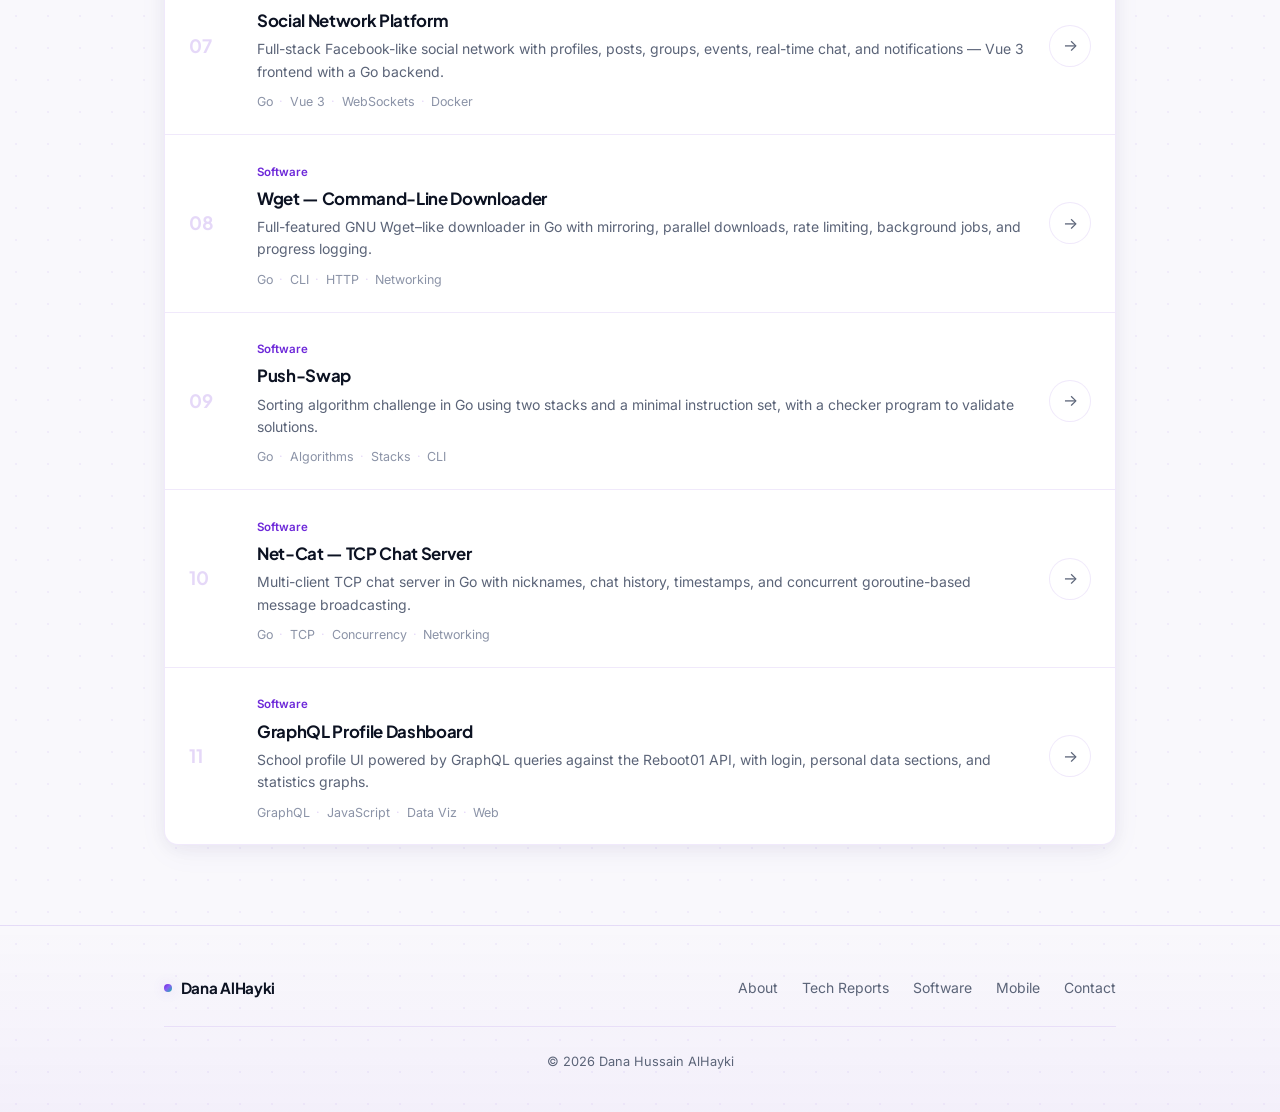
==== commit 60eede5a: "mobile" ====
--- a/coding.html
+++ b/coding.html
@@ -22,6 +22,7 @@
           <li><a href="index.html#about" data-nav="home">About</a></li>
           <li><a href="reports.html" data-nav="reports">Tech Reports</a></li>
           <li><a href="coding.html" data-nav="coding">Software</a></li>
+          <li><a href="mobile.html" data-nav="mobile">Mobile</a></li>
           <li><a href="index.html#skills" data-nav="home">Skills</a></li>
           <li><a href="index.html#contact" data-nav="home">Contact</a></li>
         </ul>
@@ -66,6 +67,7 @@
           <li><a href="index.html#about">About</a></li>
           <li><a href="reports.html">Tech Reports</a></li>
           <li><a href="coding.html">Software</a></li>
+          <li><a href="mobile.html">Mobile</a></li>
           <li><a href="index.html#contact">Contact</a></li>
         </ul>
       </div>
--- a/style.css
+++ b/style.css
@@ -563,7 +563,8 @@
   background: var(--bg-soft);
   margin-bottom: 1.1rem;
   --reports-pct: 25%;
-  --coding-pct: 75%;
+  --coding-pct: 50%;
+  --mobile-pct: 25%;
   box-shadow: inset 0 1px 2px rgba(12, 18, 34, 0.06);
 }
 
@@ -580,6 +581,11 @@
 .hero-stats-seg--coding {
   flex: 0 0 var(--coding-pct);
   background: linear-gradient(90deg, var(--accent-secondary), var(--accent-secondary-bright));
+}
+
+.hero-stats-seg--mobile {
+  flex: 0 0 var(--mobile-pct);
+  background: linear-gradient(90deg, var(--accent-bright), #a78bfa);
 }
 
 .hero-stats-list {
@@ -606,6 +612,7 @@
 
 .hero-stats-dot--reports { background: var(--accent); }
 .hero-stats-dot--coding { background: var(--accent-secondary); }
+.hero-stats-dot--mobile { background: var(--accent-bright); }
 
 .hero-stats-name {
   font-size: 0.8125rem;
@@ -1078,6 +1085,112 @@
   color: var(--text-muted);
 }
 
+/* ---- Experience ---- */
+.experience-list {
+  display: flex;
+  flex-direction: column;
+  gap: 1.25rem;
+}
+
+.experience-item {
+  padding: 1.5rem 1.5rem 1.35rem;
+  background: var(--surface);
+  border: 1px solid var(--border);
+  border-radius: var(--radius);
+  box-shadow: var(--shadow-md);
+  position: relative;
+  overflow: hidden;
+  transition: border-color 0.25s var(--ease), box-shadow 0.25s var(--ease);
+}
+
+.experience-item::before {
+  content: "";
+  position: absolute;
+  top: 0;
+  left: 0;
+  right: 0;
+  height: 2px;
+  background: var(--gradient-brand);
+  opacity: 0.85;
+}
+
+.experience-item:hover {
+  border-color: var(--border-strong);
+  box-shadow: var(--shadow-lg);
+}
+
+.experience-header {
+  display: flex;
+  align-items: flex-start;
+  justify-content: space-between;
+  gap: 1rem;
+  margin-bottom: 1.1rem;
+  flex-wrap: wrap;
+}
+
+.experience-role {
+  font-family: var(--font-display);
+  font-size: 1.1rem;
+  font-weight: 700;
+  letter-spacing: -0.02em;
+  margin-bottom: 0.2rem;
+}
+
+.experience-org {
+  font-size: 0.9rem;
+  font-weight: 500;
+  color: var(--accent);
+  margin-bottom: 0.15rem;
+}
+
+.experience-date {
+  font-size: 0.8125rem;
+  font-weight: 500;
+  color: var(--text-faint);
+}
+
+.experience-badge {
+  font-family: var(--font-sans);
+  font-size: 0.72rem;
+  font-weight: 600;
+  color: var(--accent-secondary);
+  background: var(--accent-secondary-soft);
+  padding: 0.3rem 0.7rem;
+  border-radius: 999px;
+  flex-shrink: 0;
+}
+
+.experience-badge--volunteer {
+  color: var(--accent);
+  background: var(--accent-soft);
+}
+
+.experience-points {
+  list-style: none;
+  display: flex;
+  flex-direction: column;
+  gap: 0.55rem;
+}
+
+.experience-points li {
+  position: relative;
+  padding-left: 1.15rem;
+  font-size: 0.9rem;
+  color: var(--text-muted);
+  line-height: 1.6;
+}
+
+.experience-points li::before {
+  content: "";
+  position: absolute;
+  left: 0;
+  top: 0.55em;
+  width: 6px;
+  height: 6px;
+  border-radius: 50%;
+  background: var(--gradient-brand);
+}
+
 /* ---- Projects ---- */
 .category-header {
   display: flex;
@@ -1388,6 +1501,54 @@
   color: var(--text-muted);
   font-size: 1.05rem;
   margin-bottom: 1.25rem;
+}
+
+.project-demo {
+  margin-bottom: 1.5rem;
+}
+
+.project-demo-title {
+  font-family: var(--font-display);
+  font-size: 0.875rem;
+  font-weight: 700;
+  letter-spacing: -0.01em;
+  margin-bottom: 0.75rem;
+  color: var(--text);
+}
+
+.project-demo-frame {
+  position: relative;
+  width: 100%;
+  aspect-ratio: 9 / 16;
+  max-height: 520px;
+  margin: 0 auto;
+  border-radius: var(--radius);
+  overflow: hidden;
+  border: 1px solid var(--border);
+  background: var(--bg-soft);
+  box-shadow: var(--shadow-md);
+}
+
+.project-demo-frame iframe {
+  position: absolute;
+  inset: 0;
+  width: 100%;
+  height: 100%;
+  border: 0;
+}
+
+.project-demo-link {
+  display: inline-flex;
+  align-items: center;
+  gap: 0.35rem;
+  margin-top: 0.75rem;
+  font-size: 0.8125rem;
+  font-weight: 500;
+  color: var(--text-muted);
+}
+
+.project-demo-link:hover {
+  color: var(--accent);
 }
 
 .project-detail-content {
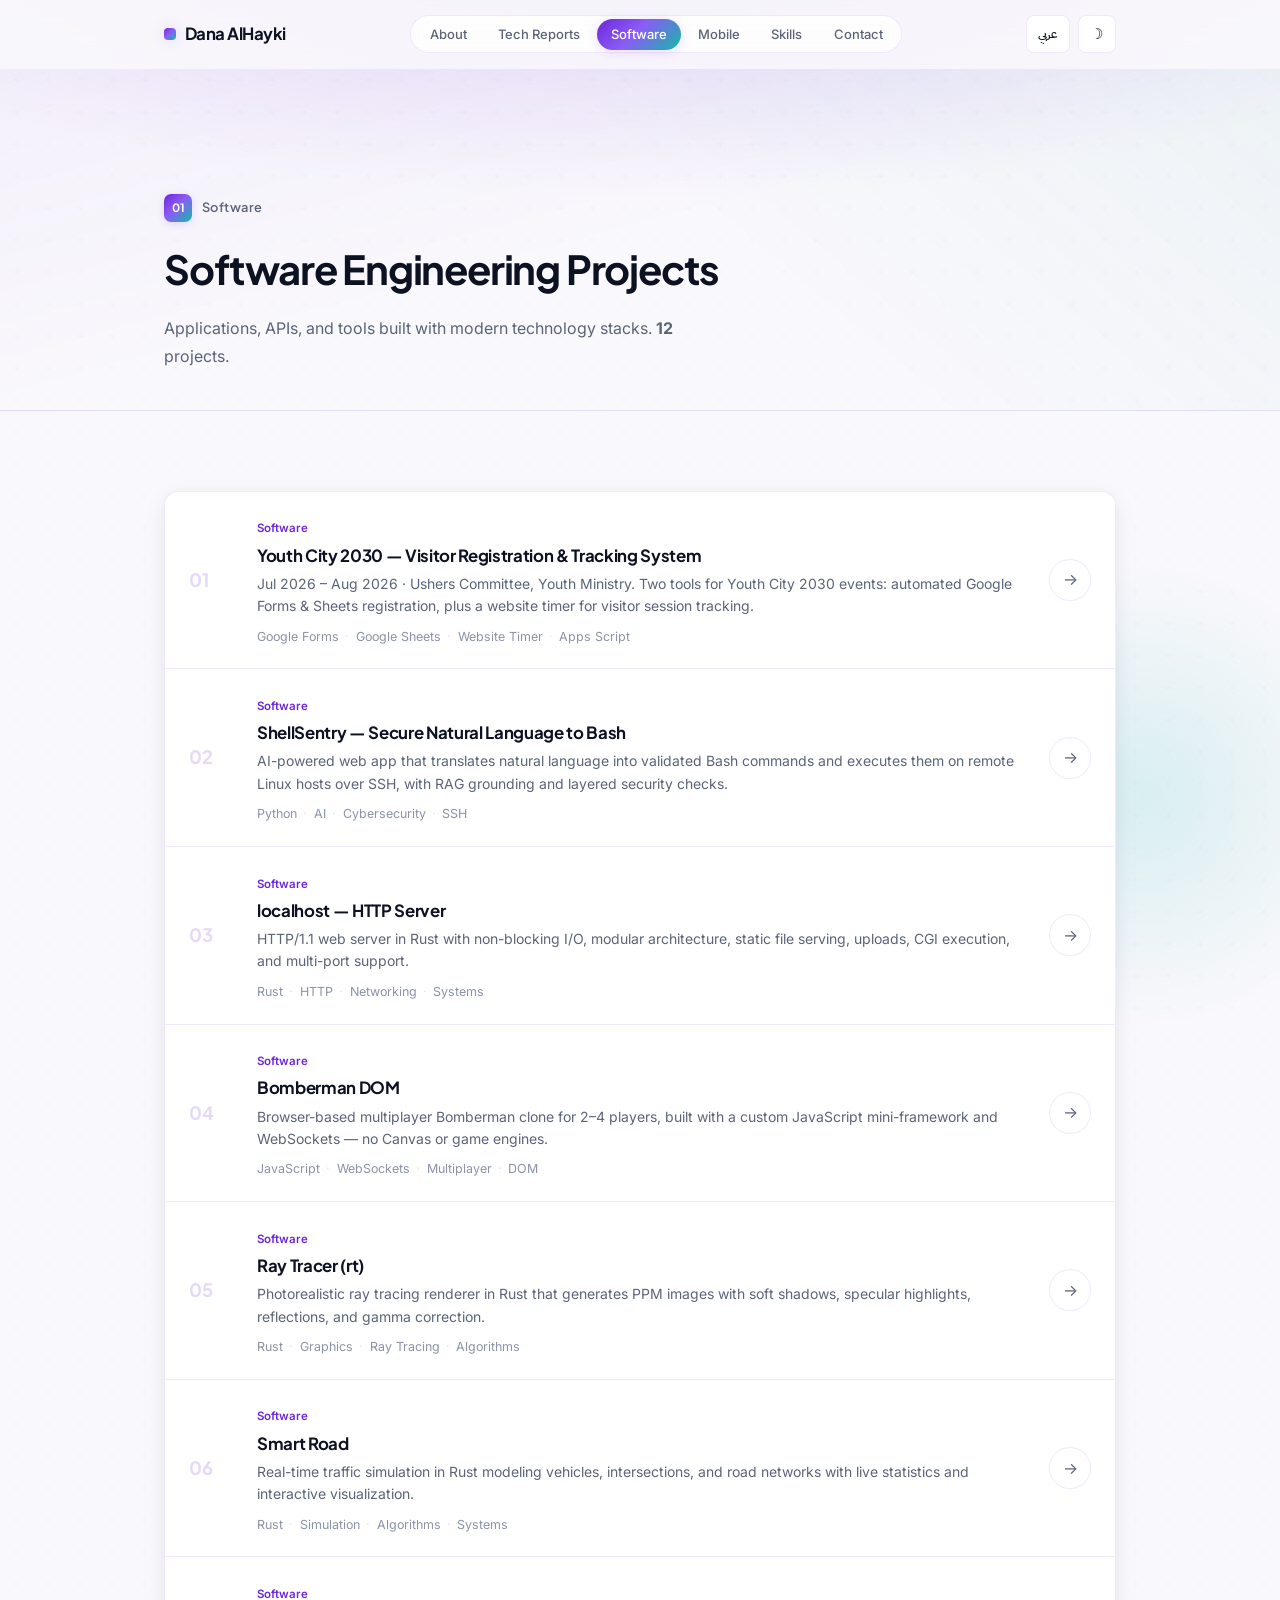
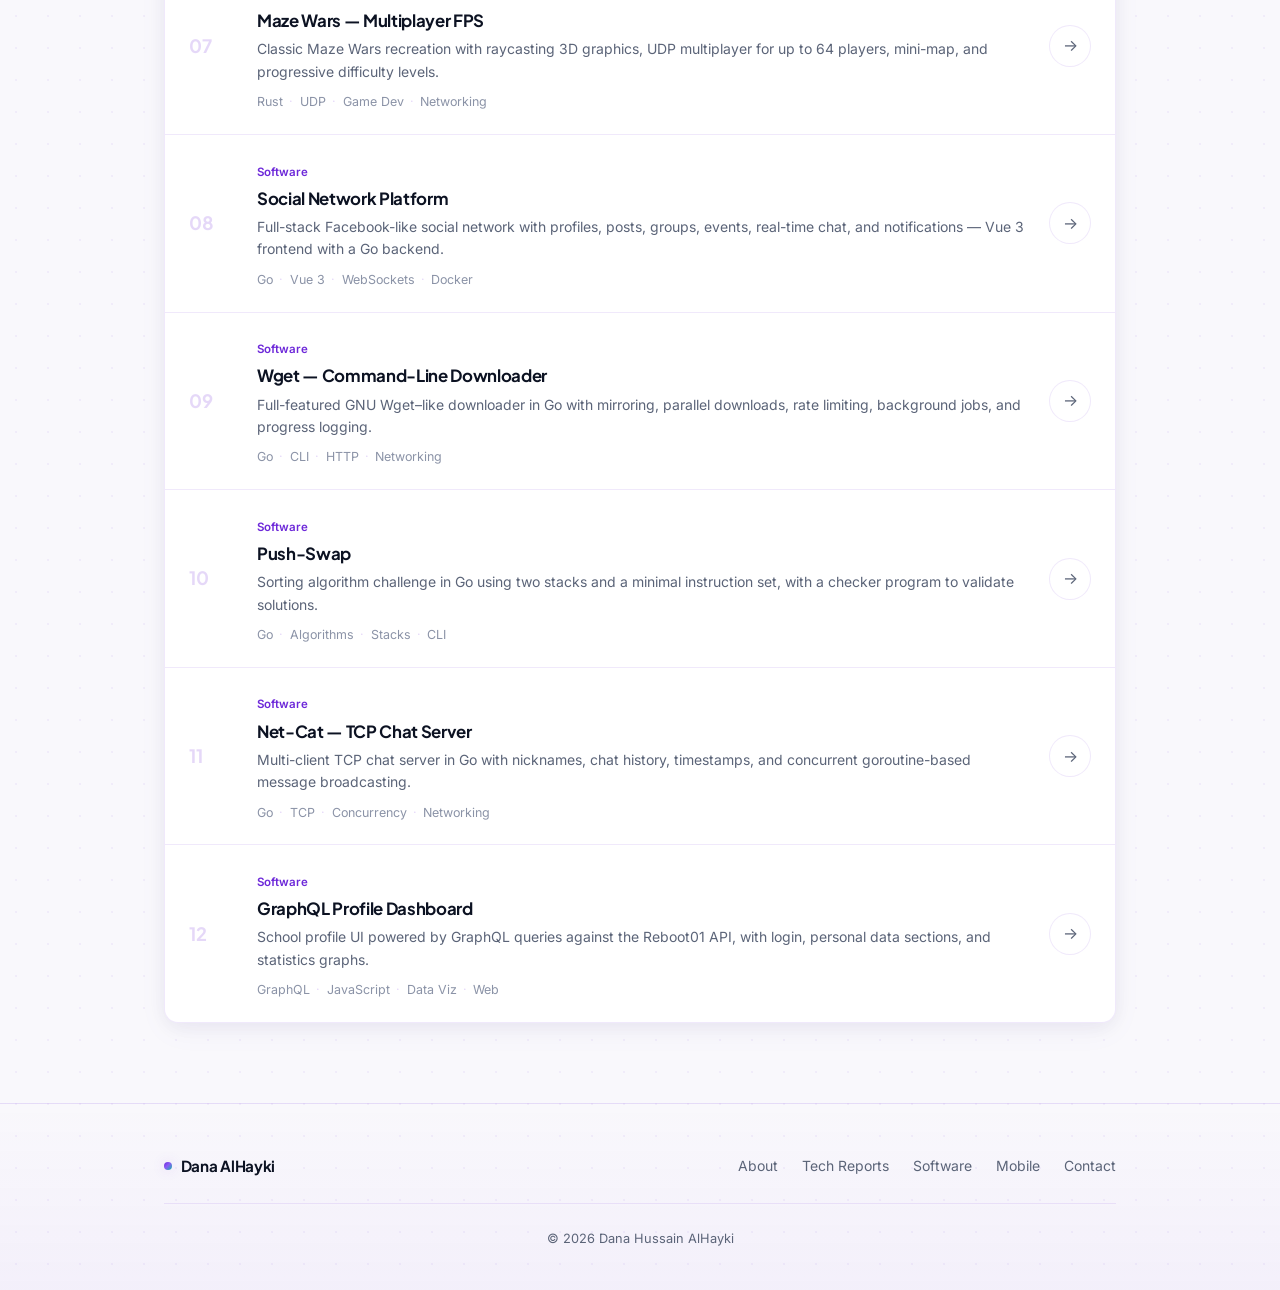
==== commit 8ab30a33: "portfolio" ====
--- a/coding.html
+++ b/coding.html
@@ -6,33 +6,35 @@
   <meta name="description" content="Software engineering projects — full-stack apps, APIs, and technical builds.">
   <meta name="theme-color" content="#f9f8fc">
   <title>Software — Dana Hussain AlHayki</title>
-  <script src="theme.js"></script>
+    <script src="theme.js"></script>
+  <script src="i18n.js"></script>
   <link rel="stylesheet" href="style.css">
   <link rel="preconnect" href="https://fonts.googleapis.com">
   <link rel="preconnect" href="https://fonts.gstatic.com" crossorigin>
-  <link href="https://fonts.googleapis.com/css2?family=Inter:wght@400;500;600;700&family=Plus+Jakarta+Sans:wght@500;600;700&display=swap" rel="stylesheet">
+  <link href="https://fonts.googleapis.com/css2?family=Fira+Code:wght@400;500&family=Inter:wght@400;500;600;700&family=Plus+Jakarta+Sans:wght@500;600;700&family=IBM+Plex+Sans+Arabic:wght@400;500;600;700&display=swap" rel="stylesheet">
 </head>
 <body data-page="coding">
   <header class="site-header">
     <div class="scroll-progress" id="scroll-progress" aria-hidden="true"></div>
-    <nav class="nav" aria-label="Main navigation">
+    <nav class="nav" aria-label="Main navigation" data-i18n-aria="nav.aria">
       <a href="index.html" class="nav-logo"><span class="logo-mark" aria-hidden="true"></span> Dana AlHayki</a>
       <div class="nav-links-wrap">
-        <ul class="nav-links">
-          <li><a href="index.html#about" data-nav="home">About</a></li>
-          <li><a href="reports.html" data-nav="reports">Tech Reports</a></li>
-          <li><a href="coding.html" data-nav="coding">Software</a></li>
-          <li><a href="mobile.html" data-nav="mobile">Mobile</a></li>
-          <li><a href="index.html#skills" data-nav="home">Skills</a></li>
-          <li><a href="index.html#contact" data-nav="home">Contact</a></li>
+                <ul class="nav-links">
+          <li><a href="index.html#about" data-nav="home" data-i18n="nav.about">About</a></li>
+          <li><a href="reports.html" data-nav="reports" data-i18n="nav.reports">Tech Reports</a></li>
+          <li><a href="coding.html" data-nav="coding" data-i18n="nav.software">Software</a></li>
+          <li><a href="mobile.html" data-nav="mobile" data-i18n="nav.mobile">Mobile</a></li>
+          <li><a href="index.html#skills" data-nav="home" data-i18n="nav.skills">Skills</a></li>
+          <li><a href="index.html#contact" data-nav="home" data-i18n="nav.contact">Contact</a></li>
         </ul>
       </div>
       <div class="nav-end">
-        <button type="button" class="theme-toggle" aria-label="Switch theme">
+        <button type="button" class="lang-toggle" data-i18n-aria="lang.aria" data-i18n-title="lang.aria" aria-label="Switch to Arabic" title="Switch to Arabic">عربي</button>
+        <button type="button" class="theme-toggle" data-i18n-aria="theme.toggle" data-i18n-title="theme.toggle" aria-label="Switch theme">
           <span class="theme-icon theme-icon-sun" aria-hidden="true">☀</span>
           <span class="theme-icon theme-icon-moon" aria-hidden="true">☽</span>
         </button>
-        <button class="nav-toggle" aria-label="Toggle menu" aria-expanded="false">
+        <button class="nav-toggle" data-i18n-aria="menu.toggle" aria-label="Toggle menu" aria-expanded="false">
           <span></span><span></span><span></span>
         </button>
       </div>
@@ -40,20 +42,21 @@
   </header>
 
   <main>
-    <section class="page-hero">
+        <section class="page-hero">
       <div class="container">
-        <p class="section-label"><span class="section-num">01</span> Software</p>
-        <h1 class="page-hero-title"><span class="text-gradient">Software</span> Engineering Projects</h1>
+        <p class="section-label"><span class="section-num">01</span> <span data-i18n="page.software.label">Software</span></p>
+        <h1 class="page-hero-title" data-i18n="page.software.title">Software Engineering Projects</h1>
         <p class="page-hero-description">
-          Applications, APIs, and tools built with modern technology stacks.
-          <strong id="page-project-count">—</strong> projects.
+          <span data-i18n="page.software.desc">Applications, APIs, and tools built with modern technology stacks.</span>
+          <strong id="page-project-count">—</strong>
+          <span data-i18n="page.projects.count">projects.</span>
         </p>
       </div>
     </section>
     <section class="section">
       <div class="container">
         <div id="projects-list" class="projects-grid" aria-live="polite">
-          <p class="loading">Loading projects…</p>
+          <p class="loading" data-i18n="loading.projects">Loading projects…</p>
         </div>
       </div>
     </section>
@@ -63,18 +66,19 @@
     <div class="container">
       <div class="footer-inner">
         <span class="footer-brand"><span class="logo-mark" aria-hidden="true"></span> Dana AlHayki</span>
-        <ul class="footer-links">
-          <li><a href="index.html#about">About</a></li>
-          <li><a href="reports.html">Tech Reports</a></li>
-          <li><a href="coding.html">Software</a></li>
-          <li><a href="mobile.html">Mobile</a></li>
-          <li><a href="index.html#contact">Contact</a></li>
+                <ul class="footer-links">
+          <li><a href="index.html#about" data-i18n="footer.about">About</a></li>
+          <li><a href="reports.html" data-i18n="footer.reports">Tech Reports</a></li>
+          <li><a href="coding.html" data-i18n="footer.software">Software</a></li>
+          <li><a href="mobile.html" data-i18n="footer.mobile">Mobile</a></li>
+          <li><a href="index.html#contact" data-i18n="footer.contact">Contact</a></li>
         </ul>
       </div>
       <p class="footer-copy">&copy; <span id="year"></span> Dana Hussain AlHayki</p>
     </div>
   </footer>
 
+  <script src="projects-ar.js"></script>
   <script src="common.js"></script>
   <script src="script.js"></script>
 </body>
--- a/style.css
+++ b/style.css
@@ -48,8 +48,8 @@
   --max-w: 1000px;
   --header-h: 68px;
   --ease: cubic-bezier(0.22, 1, 0.36, 1);
-  --font-sans: "Inter", system-ui, sans-serif;
-  --font-display: "Plus Jakarta Sans", "Inter", system-ui, sans-serif;
+  --font-sans: "Inter", "IBM Plex Sans Arabic", system-ui, sans-serif;
+  --font-display: "Plus Jakarta Sans", "IBM Plex Sans Arabic", "Inter", system-ui, sans-serif;
   --font-mono: "Fira Code", ui-monospace, "Cascadia Code", monospace;
   --code-bg: #faf9fe;
   --code-gutter: #f0edf7;
@@ -308,7 +308,8 @@
 }
 
 .theme-toggle,
-.nav-toggle {
+.nav-toggle,
+.lang-toggle {
   display: flex;
   align-items: center;
   justify-content: center;
@@ -323,8 +324,19 @@
   transition: border-color 0.2s, background 0.2s, box-shadow 0.2s;
 }
 
+.lang-toggle {
+  width: auto;
+  min-width: 38px;
+  padding: 0 0.65rem;
+  font-family: var(--font-display);
+  font-size: 0.75rem;
+  font-weight: 600;
+  letter-spacing: 0.02em;
+}
+
 .theme-toggle:hover,
-.nav-toggle:hover {
+.nav-toggle:hover,
+.lang-toggle:hover {
   background: var(--accent-faint);
   border-color: var(--accent);
   box-shadow: 0 0 0 3px var(--accent-soft);
@@ -1191,6 +1203,120 @@
   background: var(--gradient-brand);
 }
 
+.experience-cert-link {
+  display: inline-flex;
+  align-items: center;
+  gap: 0.55rem;
+  margin-top: 1rem;
+  padding-top: 0.95rem;
+  border-top: 1px solid var(--border);
+  width: 100%;
+  font-size: 0.8125rem;
+  font-weight: 600;
+  color: var(--accent);
+  transition: gap 0.2s var(--ease), color 0.2s var(--ease);
+}
+
+.experience-cert-link:hover {
+  gap: 0.7rem;
+  color: var(--accent-hover);
+}
+
+.experience-cert-link .certificate-icon {
+  min-width: 2.25rem;
+  height: 1.5rem;
+}
+
+.experience-cert-link .link-arrow {
+  margin-left: auto;
+}
+
+.certificates-block {
+  margin-top: 2.5rem;
+}
+
+.certificates-list {
+  display: flex;
+  flex-direction: column;
+  border: 1px solid var(--border);
+  border-radius: var(--radius);
+  overflow: hidden;
+  background: var(--surface);
+  box-shadow: var(--shadow-md);
+}
+
+.certificate-item {
+  display: flex;
+  align-items: center;
+  gap: 0.9rem;
+  padding: 1.05rem 1.2rem;
+  color: var(--text);
+  border-bottom: 1px solid var(--border);
+  transition: background 0.2s var(--ease), color 0.2s var(--ease);
+}
+
+.certificate-item:last-child {
+  border-bottom: none;
+}
+
+.certificate-item:hover {
+  background: var(--accent-faint);
+  color: var(--accent);
+}
+
+.certificate-icon {
+  display: inline-flex;
+  align-items: center;
+  justify-content: center;
+  min-width: 2.5rem;
+  height: 1.75rem;
+  padding: 0 0.45rem;
+  font-family: var(--font-mono);
+  font-size: 0.625rem;
+  font-weight: 700;
+  letter-spacing: 0.04em;
+  color: var(--accent);
+  background: var(--accent-soft);
+  border-radius: 4px;
+  flex-shrink: 0;
+}
+
+.certificate-body {
+  display: flex;
+  flex-direction: column;
+  gap: 0.2rem;
+  min-width: 0;
+  flex: 1;
+}
+
+.certificate-title {
+  font-family: var(--font-display);
+  font-size: 0.9rem;
+  font-weight: 700;
+  letter-spacing: -0.02em;
+}
+
+.certificate-desc {
+  font-size: 0.8125rem;
+  color: var(--text-muted);
+  line-height: 1.5;
+}
+
+.certificate-item:hover .certificate-desc {
+  color: var(--text-muted);
+}
+
+.certificate-item .link-arrow {
+  color: var(--text-faint);
+  flex-shrink: 0;
+  transition: transform 0.2s var(--ease), color 0.2s var(--ease);
+}
+
+.certificate-item:hover .link-arrow {
+  color: var(--accent);
+  transform: translateX(2px);
+}
+
 /* ---- Projects ---- */
 .category-header {
   display: flex;
@@ -1537,6 +1663,11 @@
   border: 0;
 }
 
+.project-demo-frame--wide {
+  aspect-ratio: 16 / 9;
+  max-height: none;
+}
+
 .project-demo-link {
   display: inline-flex;
   align-items: center;
@@ -1549,6 +1680,82 @@
 
 .project-demo-link:hover {
   color: var(--accent);
+}
+
+.project-attachments {
+  margin-bottom: 1.5rem;
+}
+
+.project-attachments-title {
+  font-family: var(--font-display);
+  font-size: 0.875rem;
+  font-weight: 700;
+  letter-spacing: -0.01em;
+  margin-bottom: 0.75rem;
+  color: var(--text);
+}
+
+.project-attachments-list {
+  display: flex;
+  flex-direction: column;
+  border: 1px solid var(--border);
+  border-radius: var(--radius-sm);
+  overflow: hidden;
+  background: var(--surface);
+  box-shadow: var(--shadow);
+}
+
+.project-attachment {
+  display: flex;
+  align-items: center;
+  gap: 0.85rem;
+  padding: 0.95rem 1.1rem;
+  color: var(--text);
+  border-bottom: 1px solid var(--border);
+  transition: background 0.2s var(--ease), color 0.2s var(--ease);
+}
+
+.project-attachment:last-child {
+  border-bottom: none;
+}
+
+.project-attachment:hover {
+  background: var(--accent-faint);
+  color: var(--accent);
+}
+
+.project-attachment-icon {
+  display: inline-flex;
+  align-items: center;
+  justify-content: center;
+  min-width: 2.5rem;
+  height: 1.75rem;
+  padding: 0 0.45rem;
+  font-family: var(--font-mono);
+  font-size: 0.625rem;
+  font-weight: 700;
+  letter-spacing: 0.04em;
+  color: var(--accent);
+  background: var(--accent-soft);
+  border-radius: 4px;
+  flex-shrink: 0;
+}
+
+.project-attachment-title {
+  flex: 1;
+  font-size: 0.875rem;
+  font-weight: 500;
+}
+
+.project-attachment .link-arrow {
+  color: var(--text-faint);
+  font-size: 0.9rem;
+  transition: transform 0.2s var(--ease), color 0.2s var(--ease);
+}
+
+.project-attachment:hover .link-arrow {
+  color: var(--accent);
+  transform: translateX(2px);
 }
 
 .project-detail-content {
@@ -1562,6 +1769,7 @@
   color: var(--text-muted);
   margin-bottom: 1rem;
   line-height: 1.75;
+  unicode-bidi: plaintext;
 }
 
 .project-detail-content p:last-child { margin-bottom: 0; }
@@ -1770,6 +1978,15 @@
   font-size: 0.7rem;
   font-weight: 700;
   color: var(--accent);
+  letter-spacing: -0.02em;
+}
+
+.contact-icon--cv::before {
+  content: "CV";
+  font-family: var(--font-display);
+  font-size: 0.65rem;
+  font-weight: 700;
+  color: var(--accent-secondary);
   letter-spacing: -0.02em;
 }
 
@@ -1988,3 +2205,67 @@
   outline: 2px solid var(--accent);
   outline-offset: 2px;
 }
+
+/* ——— Arabic / RTL ——— */
+[dir="rtl"] body {
+  font-family: "IBM Plex Sans Arabic", var(--font-sans);
+}
+
+[dir="rtl"] .nav-logo,
+[dir="rtl"] .page-hero-title,
+[dir="rtl"] .hero-title,
+[dir="rtl"] .section-title,
+[dir="rtl"] .project-detail-title,
+[dir="rtl"] .project-row-title {
+  font-family: "IBM Plex Sans Arabic", var(--font-display);
+  letter-spacing: 0;
+}
+
+[dir="rtl"] .experience-cert-link .link-arrow,
+[dir="rtl"] .certificate-item .link-arrow,
+[dir="rtl"] .view-all-link .link-arrow,
+[dir="rtl"] .project-attachment .link-arrow,
+[dir="rtl"] .contact-link .link-arrow,
+[dir="rtl"] .project-link .link-arrow {
+  margin-left: 0;
+  margin-right: auto;
+}
+
+[dir="rtl"] .link-arrow {
+  display: inline-block;
+  transform: scaleX(-1);
+}
+
+[dir="rtl"] .experience-points li,
+[dir="rtl"] .about-highlights,
+[dir="rtl"] .project-detail-content ul {
+  padding-left: 0;
+  padding-right: 1.15rem;
+}
+
+[dir="rtl"] .experience-points li::before {
+  left: auto;
+  right: 0;
+}
+
+[dir="rtl"] .contact-link:hover {
+  padding-left: 0;
+  padding-right: 1.35rem;
+}
+
+[dir="rtl"] .scroll-progress {
+  left: auto;
+  right: 0;
+}
+
+[dir="rtl"] .project-row-go span,
+[dir="rtl"] .back-link span {
+  display: inline-block;
+}
+
+@media (max-width: 768px) {
+  [dir="rtl"] .contact-link:hover {
+    padding-left: 0;
+    padding-right: 1.35rem;
+  }
+}
